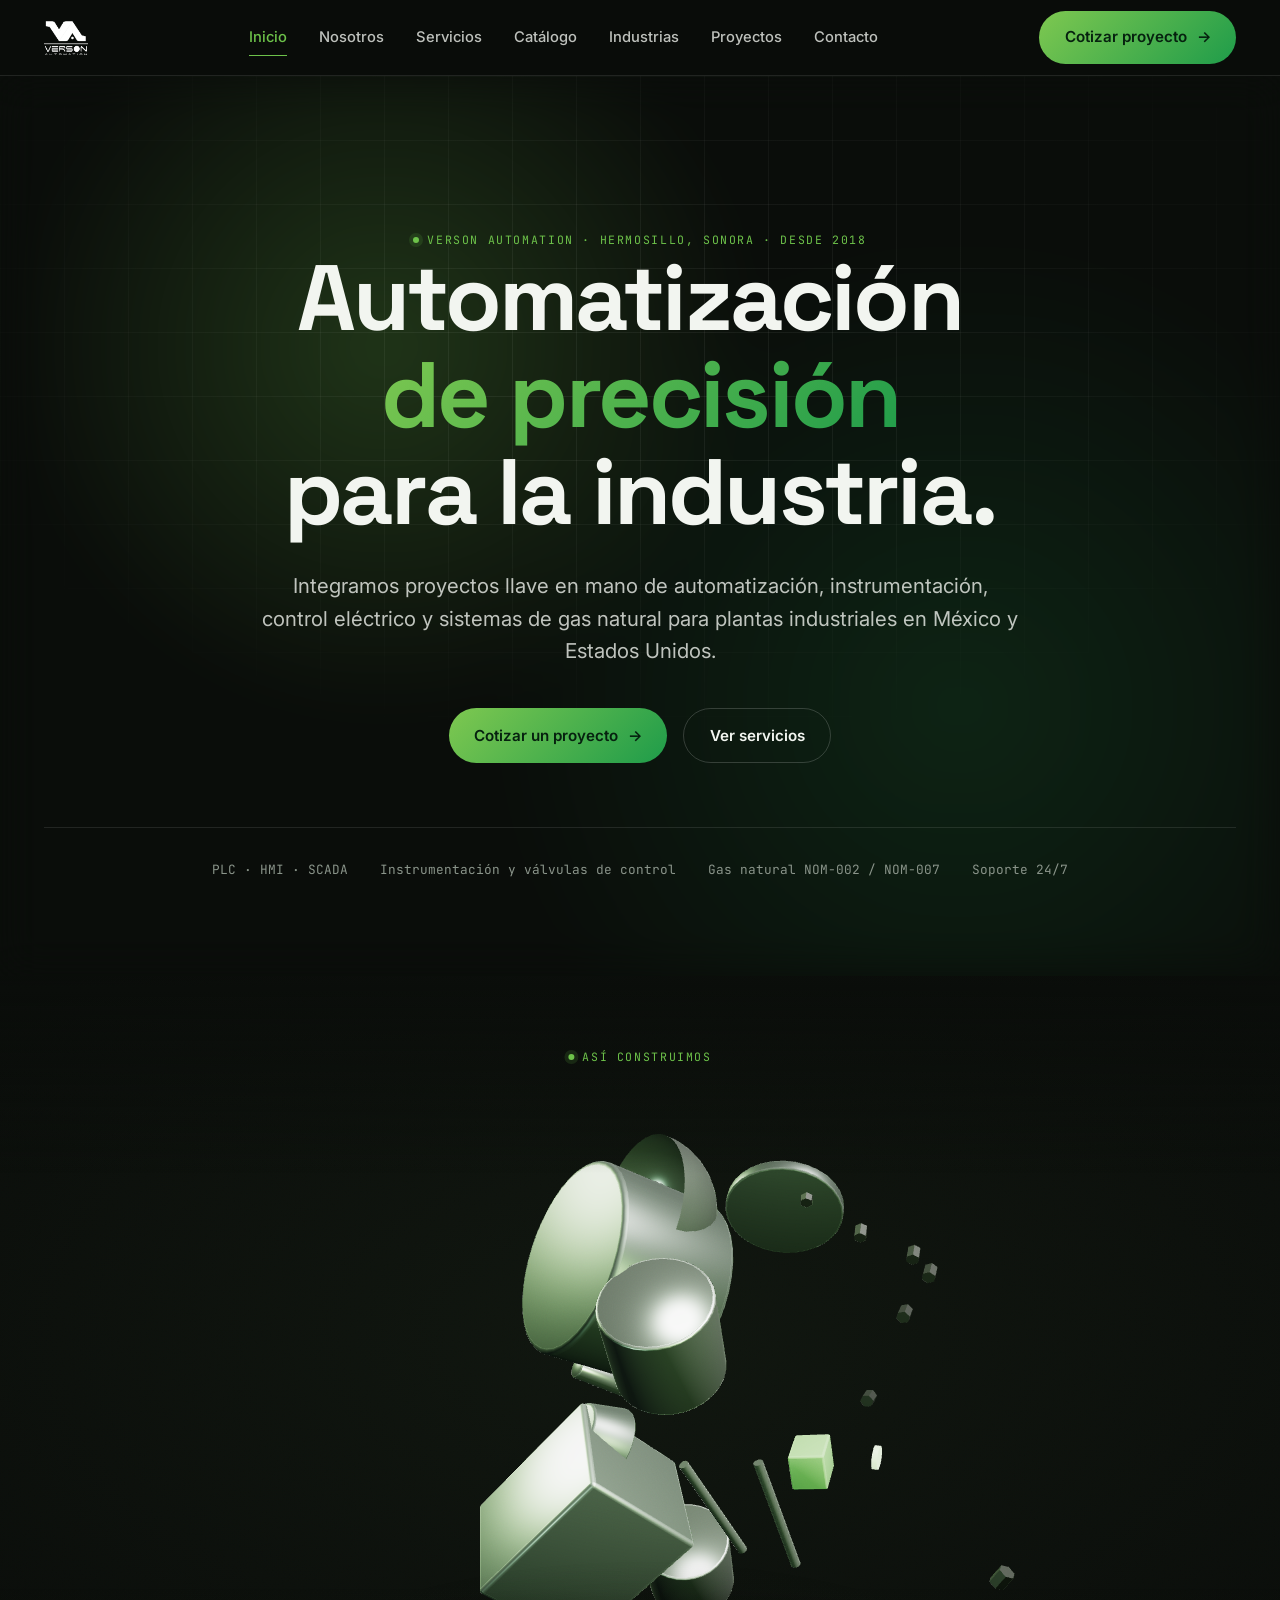
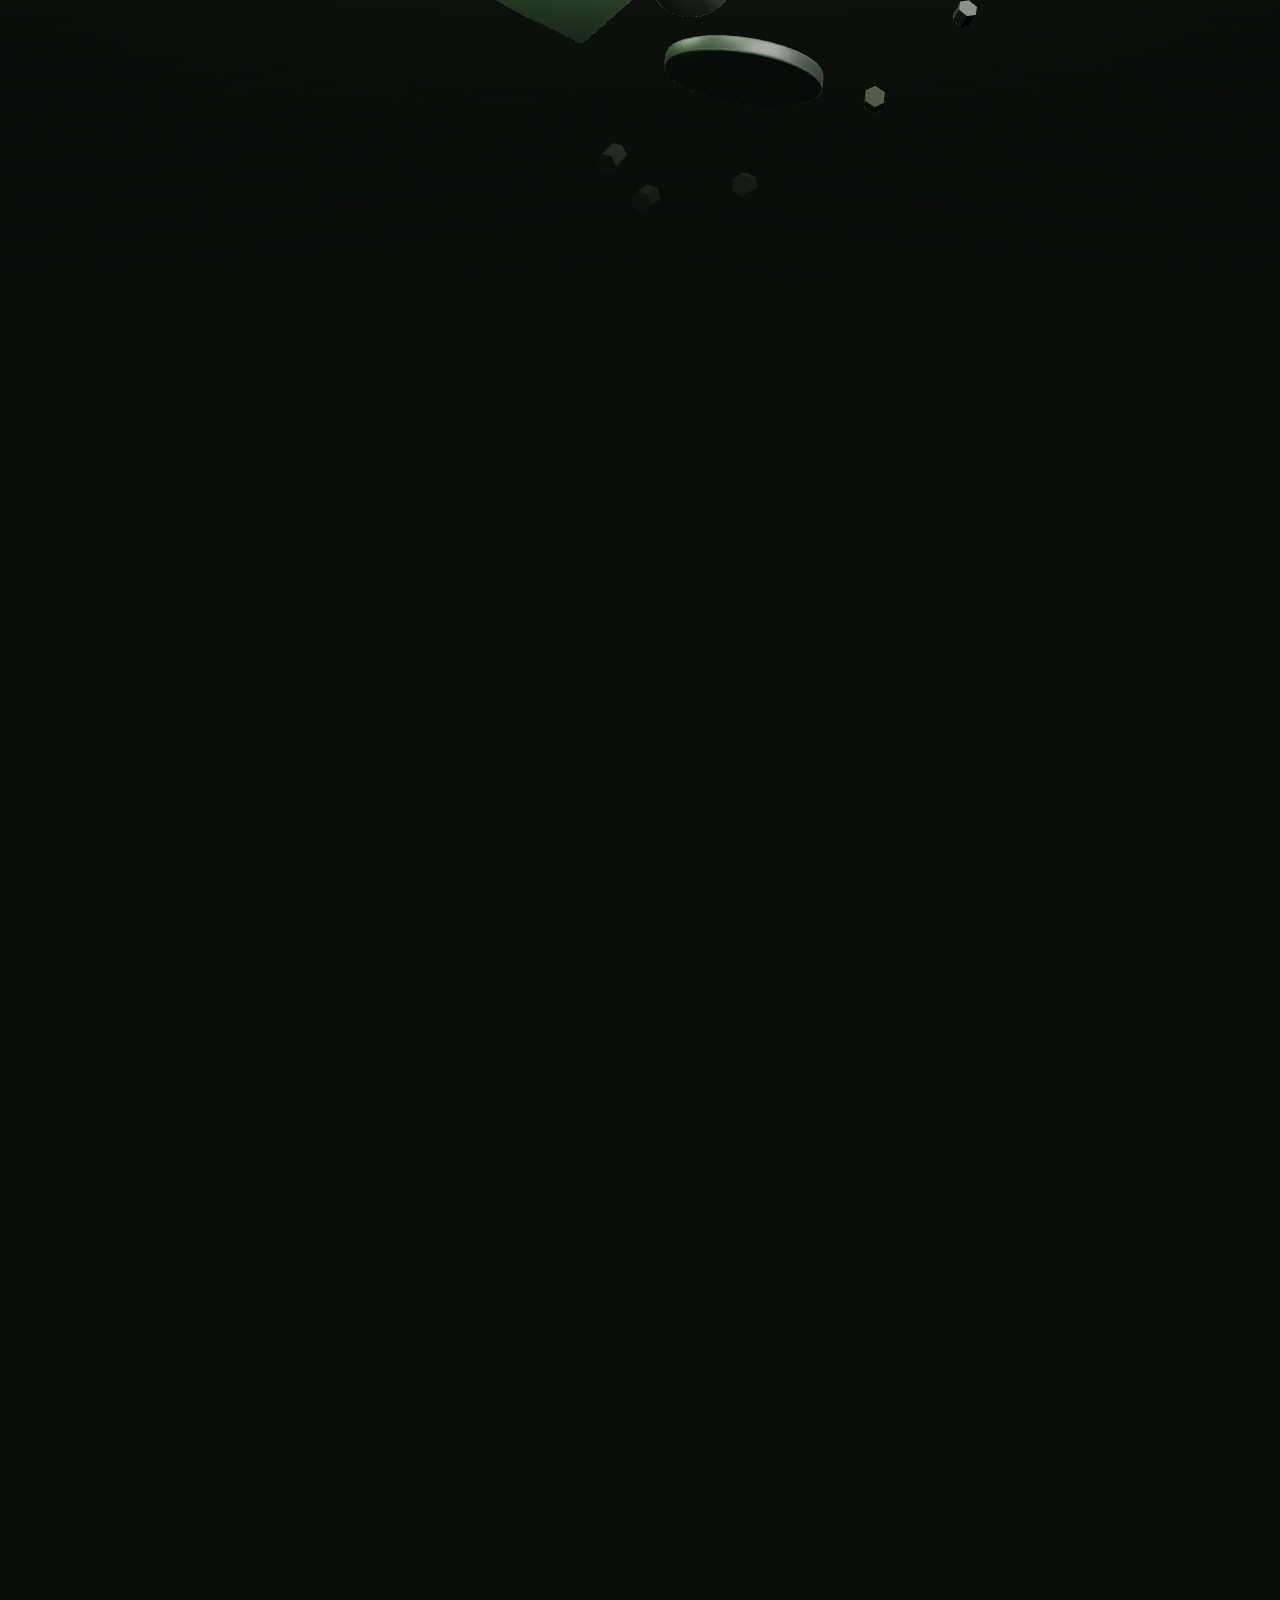
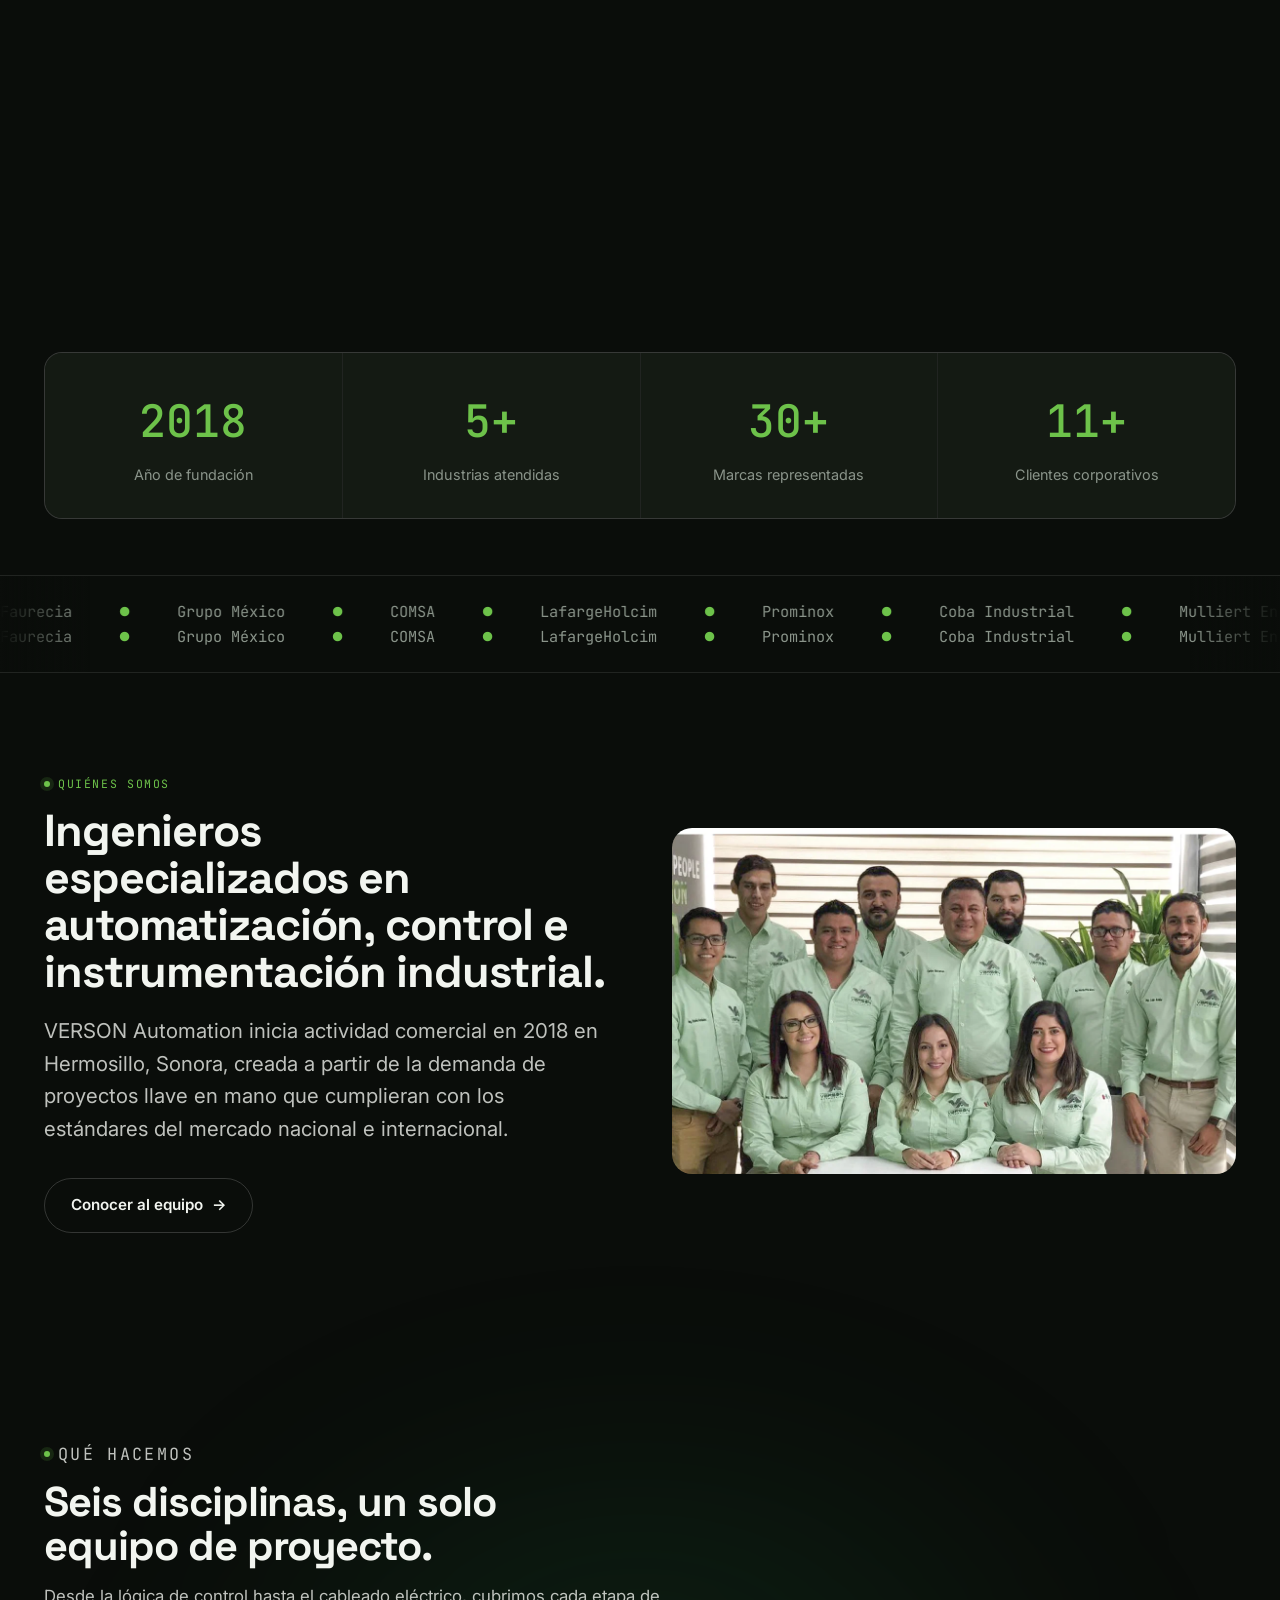
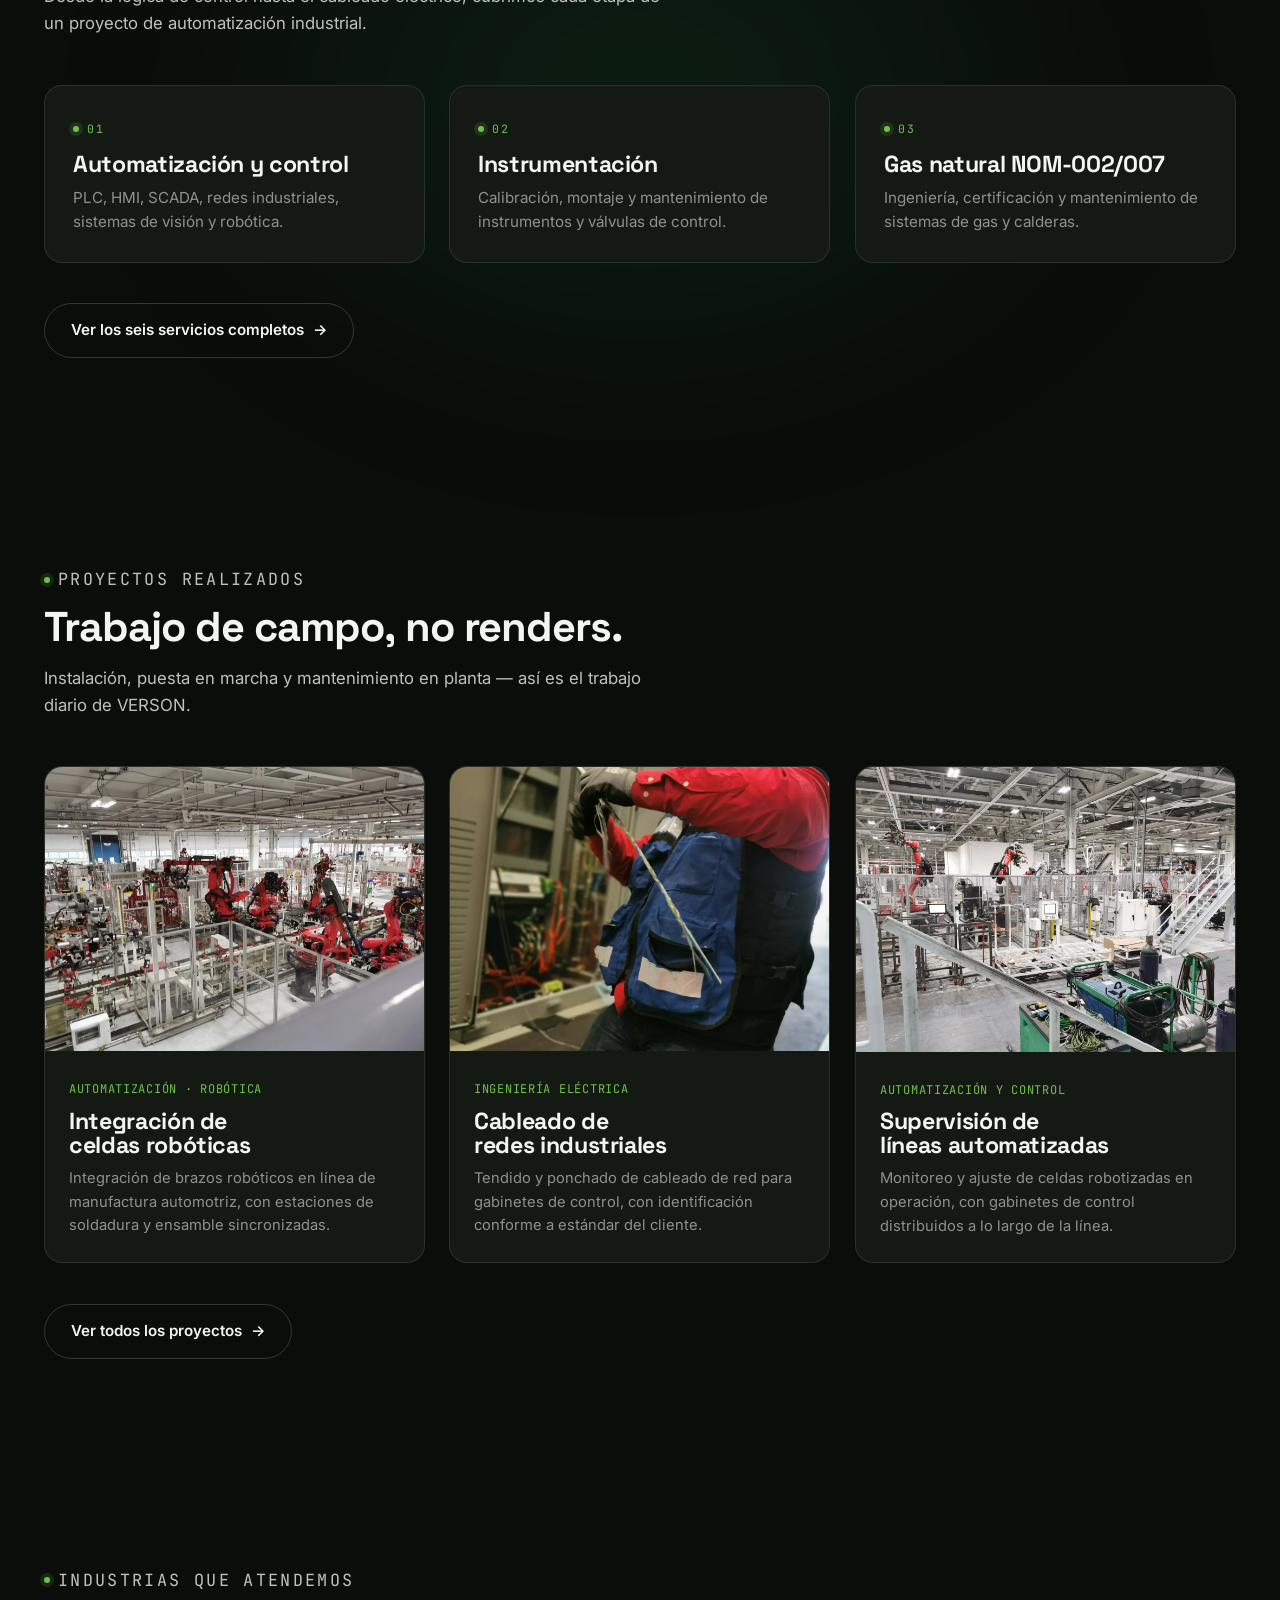
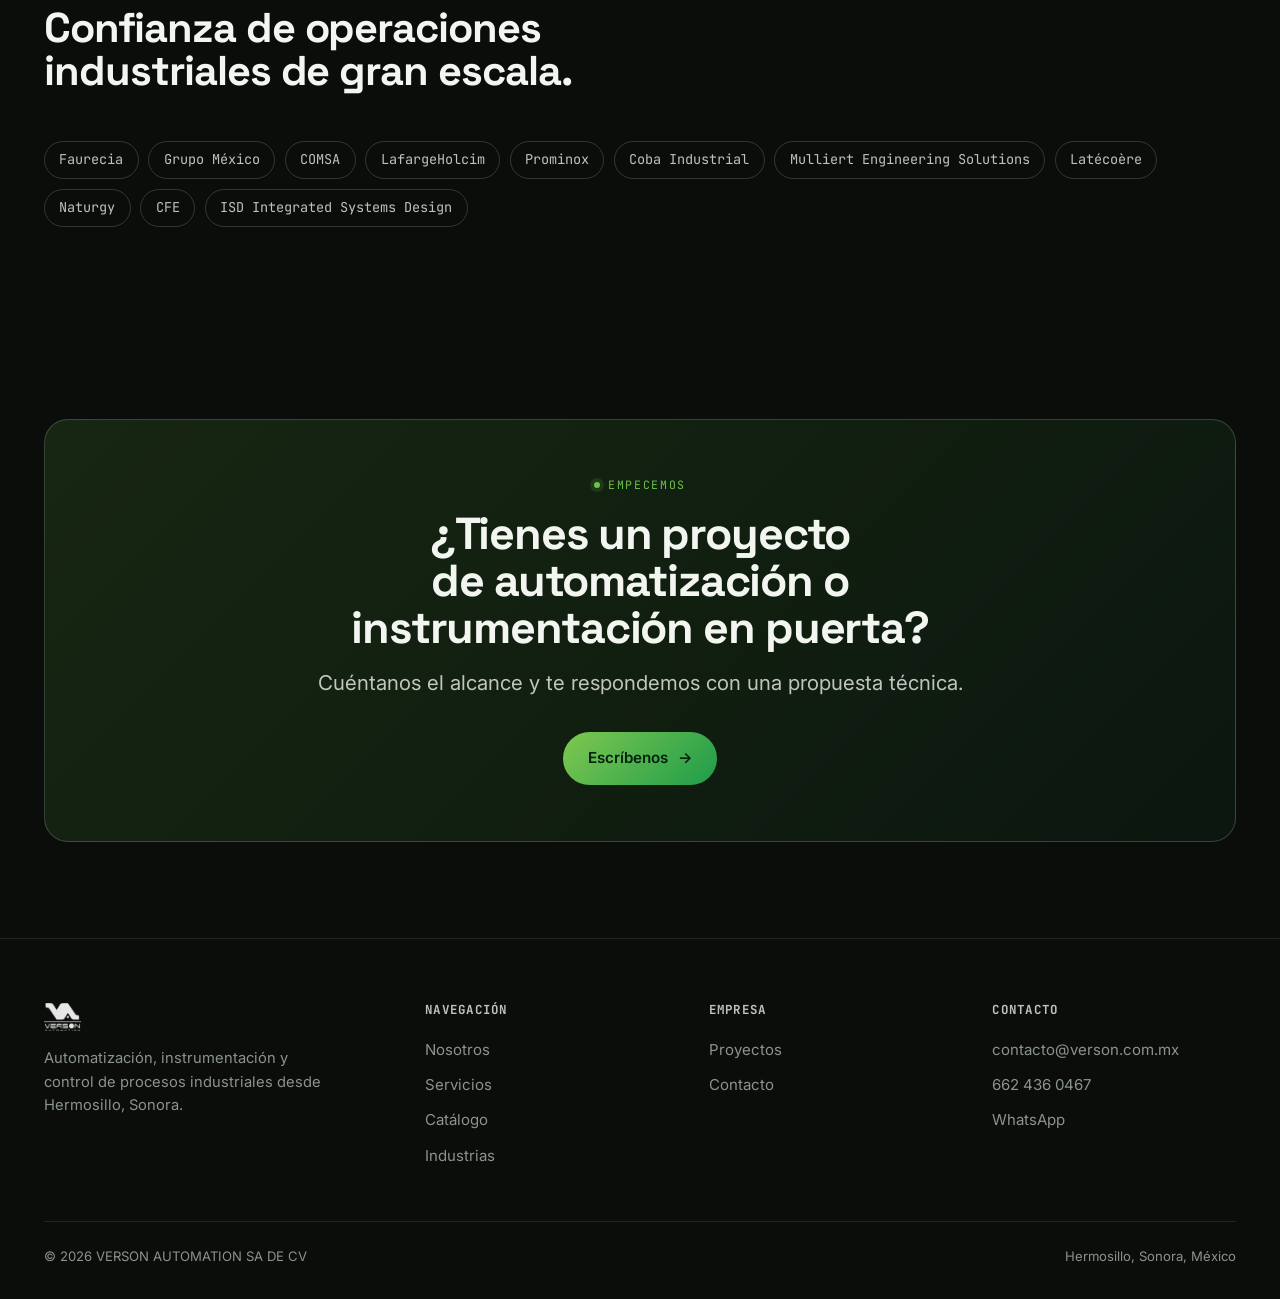
==== index.html @ 83e40c48 "Sitio web VERSON Automation: home, servicios, catálogo, industrias, proyectos, nosotros y contacto I" ====
<!DOCTYPE html>
<html lang="es-MX">
<head>
<meta charset="UTF-8" />
<meta name="viewport" content="width=device-width, initial-scale=1.0" />
<title>VERSON Automation | Automatización, instrumentación y control industrial en Hermosillo, Sonora</title>
<meta name="description" content="VERSON Automation integra proyectos llave en mano de automatización, instrumentación, control eléctrico y sistemas de gas natural para la industria en Hermosillo, Sonora y todo México." />
<link rel="canonical" href="https://www.verson.com.mx/" />

<meta property="og:type" content="website" />
<meta property="og:title" content="VERSON Automation | Automatización industrial en Hermosillo, Sonora" />
<meta property="og:description" content="Proyectos llave en mano de automatización, instrumentación, control eléctrico y sistemas de gas natural para la industria." />
<meta property="og:url" content="https://www.verson.com.mx/" />
<meta property="og:image" content="https://www.verson.com.mx/assets/img/equipo-verson.webp" />
<meta property="og:locale" content="es_MX" />
<meta name="twitter:card" content="summary_large_image" />

<link rel="icon" type="image/png" sizes="32x32" href="assets/img/favicon-32.png" />
<link rel="icon" type="image/png" sizes="16x16" href="assets/img/favicon-16.png" />
<link rel="apple-touch-icon" href="assets/img/favicon-180.png" />

<link rel="preload" as="image" href="assets/img/equipo-verson.webp" fetchpriority="high" />
<link rel="preconnect" href="https://fonts.googleapis.com">
<link rel="preconnect" href="https://fonts.gstatic.com" crossorigin>
<link rel="stylesheet" href="https://fonts.googleapis.com/css2?family=Space+Grotesk:wght@500;600;700&family=Inter:wght@400;500;600;700&family=JetBrains+Mono:wght@400;500&display=swap">
<link rel="stylesheet" href="styles.css?v=20260720f" />

<script type="application/ld+json">
{
  "@context": "https://schema.org",
  "@type": "Organization",
  "name": "VERSON AUTOMATION SA DE CV",
  "alternateName": "VERSON Automation",
  "url": "https://www.verson.com.mx/",
  "logo": "https://www.verson.com.mx/assets/img/logo-verson.webp",
  "foundingDate": "2018",
  "address": {
    "@type": "PostalAddress",
    "streetAddress": "Ave. Lázaro Cárdenas #255",
    "addressLocality": "Hermosillo",
    "addressRegion": "Sonora",
    "postalCode": "83280",
    "addressCountry": "MX"
  },
  "email": "contacto@verson.com.mx",
  "telephone": "+52-662-436-0467",
  "sameAs": [],
  "description": "Integración de proyectos de automatización, instrumentación, control eléctrico y sistemas de gas natural para la industria."
}
</script>
</head>
<body>
<div class="scroll-progress" aria-hidden="true"><span data-scroll-progress></span></div>
<a href="#main" class="skip-link">Saltar al contenido</a>

<header class="nav">
  <div class="container">
    <a href="index.html" class="nav-brand">
      <img src="assets/img/logo-verson.webp" alt="VERSON Automation" />
    </a>
    <nav class="nav-links" aria-label="Principal">
      <a href="index.html" class="is-active">Inicio</a>
      <a href="nosotros.html">Nosotros</a>
      <a href="servicios.html">Servicios</a>
      <a href="catalogo.html">Catálogo</a>
      <a href="industrias.html">Industrias</a>
      <a href="proyectos.html">Proyectos</a>
      <a href="contacto.html">Contacto</a>
    </nav>
    <a href="contacto.html" class="btn btn-primary nav-cta" data-magnetic data-magnetic-strength="0.2">Cotizar proyecto <span class="btn-arrow">→</span></a>
    <button class="nav-toggle" aria-label="Abrir menú" aria-expanded="false">
      <span></span><span></span><span></span>
    </button>
  </div>
</header>

<div class="mobile-menu">
  <a href="index.html">Inicio</a>
  <a href="nosotros.html">Nosotros</a>
  <a href="servicios.html">Servicios</a>
  <a href="catalogo.html">Catálogo</a>
  <a href="industrias.html">Industrias</a>
  <a href="proyectos.html">Proyectos</a>
  <a href="contacto.html">Contacto</a>
  <a href="contacto.html" class="btn btn-primary">Cotizar proyecto →</a>
</div>

<main id="main">

  <section class="hero">
    <div class="hero-gradient"></div>
    <div class="hero-grid-lines"></div>
    <div class="container hero-inner">
      <p class="kicker" style="justify-content:center; display:flex;">VERSON Automation · Hermosillo, Sonora · Desde 2018</p>
      <h1 class="hero-title reveal" data-reveal data-split="words">Automatización <em>de precisión</em><br>para la industria.</h1>
      <p class="lede hero-sub reveal" data-reveal>Integramos proyectos llave en mano de automatización, instrumentación, control eléctrico y sistemas de gas natural para plantas industriales en México y Estados Unidos.</p>
      <div class="hero-actions">
        <a href="contacto.html" class="btn btn-primary" data-magnetic data-magnetic-strength="0.25">Cotizar un proyecto <span class="btn-arrow">→</span></a>
        <a href="servicios.html" class="btn btn-ghost">Ver servicios</a>
      </div>
      <div class="hero-meta">
        <span>PLC · HMI · SCADA</span>
        <span>Instrumentación y válvulas de control</span>
        <span>Gas natural NOM-002 / NOM-007</span>
        <span>Soporte 24/7</span>
      </div>
    </div>
  </section>

  <section class="assembly-wrap" data-assembly-wrap>
    <div class="assembly-sticky">
      <div class="assembly-canvas" data-assembly-canvas></div>
      <div class="assembly-grain"></div>
      <div class="assembly-scrim"></div>
      <p class="kicker assembly-kicker">Así construimos</p>
      <div class="assembly-label" data-assembly-label>
        <h2>Cada pieza, en su lugar.</h2>
        <p>Válvulas, actuadores e instrumentación integrados con precisión de ensamble industrial.</p>
      </div>
    </div>
  </section>

  <section class="section section-tight">
    <div class="container">
      <div class="stats-strip" data-stats></div>
    </div>
  </section>

  <div class="marquee">
    <div class="marquee-track" data-marquee></div>
  </div>

  <section class="section">
    <div class="container">
      <div class="split">
        <div>
          <p class="kicker">Quiénes somos</p>
          <h2 style="margin-top:0.75rem;" data-split="words">Ingenieros especializados en automatización, control e instrumentación industrial.</h2>
          <p class="lede" style="margin-top:1.25rem;">VERSON Automation inicia actividad comercial en 2018 en Hermosillo, Sonora, creada a partir de la demanda de proyectos llave en mano que cumplieran con los estándares del mercado nacional e internacional.</p>
          <a href="nosotros.html" class="btn btn-ghost" style="margin-top:2rem;">Conocer al equipo <span class="btn-arrow">→</span></a>
        </div>
        <img src="assets/img/equipo-verson.webp" alt="Equipo de ingenieros de VERSON Automation" loading="lazy" decoding="async" data-reveal class="reveal" />
      </div>
    </div>
  </section>

  <section class="section">
    <div class="section-halo"></div>
    <div class="container">
      <div class="section-head">
        <p class="kicker">Qué hacemos</p>
        <h2 data-split="words">Seis disciplinas, un solo equipo de proyecto.</h2>
        <p>Desde la lógica de control hasta el cableado eléctrico, cubrimos cada etapa de un proyecto de automatización industrial.</p>
      </div>
      <div class="grid-3">
        <div class="card" data-reveal>
          <div class="kicker">01</div>
          <h3 style="margin-top:0.75rem;">Automatización y control</h3>
          <p style="color:var(--mute); margin-top:0.6rem; font-size:0.95rem;">PLC, HMI, SCADA, redes industriales, sistemas de visión y robótica.</p>
        </div>
        <div class="card" data-reveal>
          <div class="kicker">02</div>
          <h3 style="margin-top:0.75rem;">Instrumentación</h3>
          <p style="color:var(--mute); margin-top:0.6rem; font-size:0.95rem;">Calibración, montaje y mantenimiento de instrumentos y válvulas de control.</p>
        </div>
        <div class="card" data-reveal>
          <div class="kicker">03</div>
          <h3 style="margin-top:0.75rem;">Gas natural NOM-002/007</h3>
          <p style="color:var(--mute); margin-top:0.6rem; font-size:0.95rem;">Ingeniería, certificación y mantenimiento de sistemas de gas y calderas.</p>
        </div>
      </div>
      <a href="servicios.html" class="btn btn-ghost" style="margin-top:2.5rem;">Ver los seis servicios completos <span class="btn-arrow">→</span></a>
    </div>
  </section>

  <section class="section">
    <div class="container">
      <div class="section-head">
        <p class="kicker">Proyectos realizados</p>
        <h2 data-split="words">Trabajo de campo, no renders.</h2>
        <p>Instalación, puesta en marcha y mantenimiento en planta — así es el trabajo diario de VERSON.</p>
      </div>
      <div class="grid-3" data-projects data-limit="3"></div>
      <a href="proyectos.html" class="btn btn-ghost" style="margin-top:2.5rem;">Ver todos los proyectos <span class="btn-arrow">→</span></a>
    </div>
  </section>

  <section class="section">
    <div class="container">
      <div class="section-head">
        <p class="kicker">Industrias que atendemos</p>
        <h2 data-split="words">Confianza de operaciones industriales de gran escala.</h2>
      </div>
      <div data-clients></div>
    </div>
  </section>

  <section class="section">
    <div class="container">
      <div class="cta-band" data-reveal>
        <p class="kicker" style="justify-content:center;display:flex;">Empecemos</p>
        <h2 style="margin-top:1rem;">¿Tienes un proyecto de automatización o instrumentación en puerta?</h2>
        <p class="lede" style="margin:1rem auto 0;text-align:center;">Cuéntanos el alcance y te respondemos con una propuesta técnica.</p>
        <a href="contacto.html" class="btn btn-primary">Escríbenos <span class="btn-arrow">→</span></a>
      </div>
    </div>
  </section>

</main>

<footer class="footer">
  <div class="container">
    <div class="footer-grid">
      <div>
        <div class="footer-brand">
          <img src="assets/img/logo-verson.webp" alt="VERSON Automation" />
        </div>
        <p style="max-width:32ch;font-size:0.92rem;">Automatización, instrumentación y control de procesos industriales desde Hermosillo, Sonora.</p>
      </div>
      <div>
        <h4>Navegación</h4>
        <a href="nosotros.html">Nosotros</a>
        <a href="servicios.html">Servicios</a>
        <a href="catalogo.html">Catálogo</a>
        <a href="industrias.html">Industrias</a>
      </div>
      <div>
        <h4>Empresa</h4>
        <a href="proyectos.html">Proyectos</a>
        <a href="contacto.html">Contacto</a>
      </div>
      <div>
        <h4>Contacto</h4>
        <a href="mailto:contacto@verson.com.mx">contacto@verson.com.mx</a>
        <a href="tel:+526624360467">662 436 0467</a>
        <a href="https://wa.me/526341081686" target="_blank" rel="noopener">WhatsApp</a>
      </div>
    </div>
    <div class="footer-bottom">
      <span>© <span data-year></span> VERSON AUTOMATION SA DE CV</span>
      <span>Hermosillo, Sonora, México</span>
    </div>
  </div>
</footer>

<script defer src="lib/gsap.min.js"></script>
<script defer src="lib/ScrollTrigger.min.js"></script>
<script defer src="lib/three.min.js"></script>
<script defer src="lib/GLTFLoader.js"></script>
<script defer src="lib/three-scene.js?v=20260720e"></script>
<script defer src="lib/manifest.js?v=20260721"></script>
<script defer src="main.js?v=20260721"></script>
</body>
</html>
---- styles.css ----
/* =============================================================
   1. Tokens
   ============================================================= */
:root {
  --bg:        #0a0d0a;
  --bg-2:      #10140f;
  --bg-card:   #141a13;
  --bg-card-2: #1a2118;
  --ink:       #f2f5f0;
  --ink-soft:  rgba(242,245,240,0.78);
  --mute:      #8a948a;
  --line:      rgba(242,245,240,0.10);
  --line-strong: rgba(242,245,240,0.18);

  --lima:      #7ec850;
  --esmeralda: #1f9c4a;
  --accent:    #6dc24a;
  --accent-2:  #1f9c4a;
  --accent-soft: rgba(109,194,74,0.14);

  --gradient-1: #6dc24a;
  --gradient-2: #1f9c4a;
  --gradient-3: #164a2e;
  --gradient-4: #0a0d0a;

  --font-display: "Space Grotesk", "Inter", sans-serif;
  --font-body: "Inter", sans-serif;
  --font-mono: "JetBrains Mono", ui-monospace, monospace;

  --ease-out:  cubic-bezier(0.16, 1, 0.3, 1);
  --ease-in:   cubic-bezier(0.7, 0, 0.84, 0);
  --ease-soft: cubic-bezier(0.25, 0.46, 0.45, 0.94);

  --nav-h: 76px;
  --container: 1240px;
}

/* =============================================================
   2. Reset & base
   ============================================================= */
*, *::before, *::after { box-sizing: border-box; margin: 0; }
html {
  -webkit-text-size-adjust: 100%;
  tab-size: 2;
  scroll-behavior: smooth;
  scroll-padding-top: var(--nav-h);
}
body {
  font-family: var(--font-body);
  background: var(--bg);
  color: var(--ink);
  font-size: 16px;
  line-height: 1.6;
  -webkit-font-smoothing: antialiased;
  text-rendering: optimizeLegibility;
  overflow-x: clip;
  overscroll-behavior-y: none;
}
img, svg, video { display: block; max-width: 100%; }
img { height: auto; }
button { font: inherit; color: inherit; cursor: pointer; border: 0; background: none; }
a { color: inherit; text-decoration: none; }
ul { list-style: none; padding: 0; }
p { text-wrap: pretty; }
h1, h2, h3, h4 { text-wrap: balance; line-height: 1.05; letter-spacing: -0.02em; font-family: var(--font-display); }
::selection { background: var(--accent); color: #06210f; }

:focus-visible {
  outline: 2px solid var(--accent);
  outline-offset: 3px;
  border-radius: 4px;
}

@media (prefers-reduced-motion: reduce) {
  html { scroll-behavior: auto; }
}

/* =============================================================
   3. Utilities
   ============================================================= */
.container {
  width: 100%;
  max-width: var(--container);
  margin-inline: auto;
  padding-inline: 1.5rem;
}
.skip-link {
  position: fixed; top: -100px; left: 1rem;
  padding: .6rem 1rem; background: var(--ink); color: var(--bg);
  z-index: 9999; border-radius: 8px; font-weight: 600;
}
.skip-link:focus { top: 1rem; }

.kicker {
  font-family: var(--font-mono);
  font-size: 0.72rem;
  letter-spacing: 0.14em;
  text-transform: uppercase;
  color: var(--accent);
  display: inline-flex;
  align-items: center;
  gap: 0.5rem;
}
.kicker::before {
  content: "";
  width: 6px; height: 6px;
  border-radius: 50%;
  background: var(--accent);
  box-shadow: 0 0 0 4px var(--accent-soft);
}

.section { position: relative; padding: 6rem 0; }
.section-tight { padding: 3.5rem 0; }
.section-head { max-width: 640px; margin-bottom: 3rem; }
.section-head h2 { font-size: clamp(1.8rem, 3.4vw, 2.6rem); margin-top: 0.75rem; }
.section-head p { color: var(--ink-soft); margin-top: 1rem; font-size: 1.05rem; }

.reveal { opacity: 0; transform: translateY(28px); transition: opacity .8s var(--ease-out), transform .8s var(--ease-out); }
.reveal.is-visible { opacity: 1; transform: none; }
.reveal[data-split] { opacity: 1; transform: none; }

.eyebrow-line {
  height: 1px;
  background: linear-gradient(90deg, var(--accent), transparent);
  margin: 1.5rem 0;
}

/* =============================================================
   4. Typography
   ============================================================= */
h1 { font-size: clamp(2.8rem, 7.6vw, 5.8rem); letter-spacing: -0.03em; }
h2 { font-size: clamp(1.9rem, 3.6vw, 2.8rem); letter-spacing: -0.025em; }
h3 { font-size: clamp(1.2rem, 1.9vw, 1.45rem); letter-spacing: -0.015em; }

.section-num-ghost {
  position: absolute;
  top: -0.5em;
  right: 0;
  font-family: var(--font-mono);
  font-size: clamp(5rem, 12vw, 9rem);
  font-weight: 500;
  color: transparent;
  -webkit-text-stroke: 1px var(--line-strong);
  line-height: 1;
  pointer-events: none;
  z-index: 0;
  user-select: none;
}
.lede { font-size: clamp(1.05rem, 1.6vw, 1.3rem); color: var(--ink-soft); max-width: 62ch; }

/* =============================================================
   5. Components
   ============================================================= */

/* --- Buttons --- */
.btn {
  display: inline-flex; align-items: center; gap: 0.6rem;
  padding: 0.9rem 1.6rem;
  border-radius: 999px;
  font-weight: 600;
  font-size: 0.95rem;
  transition: transform .35s var(--ease-out), background .35s var(--ease-out), color .35s var(--ease-out), border-color .35s var(--ease-out);
  white-space: nowrap;
}
.btn-primary {
  background: linear-gradient(135deg, var(--lima), var(--esmeralda));
  color: #06210f;
}
.btn-primary:hover { transform: translateY(-2px); filter: brightness(1.08); }
.btn-ghost {
  border: 1px solid var(--line-strong);
  color: var(--ink);
}
.btn-ghost:hover { border-color: var(--accent); color: var(--accent); transform: translateY(-2px); }
.btn-arrow { transition: transform .3s var(--ease-out); }
.btn:hover .btn-arrow { transform: translateX(3px); }

/* --- Nav --- */
.nav {
  position: sticky; top: 0; z-index: 100;
  height: var(--nav-h);
  display: flex; align-items: center;
  background: rgba(10,13,10,0.72);
  backdrop-filter: blur(14px) saturate(140%);
  -webkit-backdrop-filter: blur(14px) saturate(140%);
  border-bottom: 1px solid var(--line);
}
.nav .container { display: flex; align-items: center; justify-content: space-between; gap: 1rem; }
.nav-brand { display: flex; align-items: center; gap: 0.65rem; }
.nav-brand img { height: 34px; width: auto; filter: brightness(0) invert(1); }
.nav-brand span { font-family: var(--font-mono); font-size: 0.82rem; letter-spacing: 0.08em; color: var(--ink-soft); }
.nav-links { display: none; align-items: center; gap: 2rem; }
.nav-links a {
  font-size: 0.92rem; font-weight: 500; color: var(--ink-soft);
  position: relative; padding: 0.3rem 0;
}
.nav-links a::after {
  content: ""; position: absolute; left: 0; bottom: -2px;
  width: 0; height: 1px; background: var(--accent);
  transition: width .3s var(--ease-out);
}
.nav-links a:hover { color: var(--ink); }
.nav-links a:hover::after, .nav-links a.is-active::after { width: 100%; }
.nav-links a.is-active { color: var(--accent); }
.nav-cta { display: none; }
.nav-toggle {
  display: flex; flex-direction: column; gap: 5px;
  padding: 0.5rem;
}
.nav-toggle span { width: 22px; height: 2px; background: var(--ink); transition: transform .3s var(--ease-out), opacity .3s var(--ease-out); }
.nav-toggle.is-open span:nth-child(1) { transform: translateY(7px) rotate(45deg); }
.nav-toggle.is-open span:nth-child(2) { opacity: 0; }
.nav-toggle.is-open span:nth-child(3) { transform: translateY(-7px) rotate(-45deg); }

.mobile-menu {
  position: fixed; inset: var(--nav-h) 0 0 0; z-index: 99;
  background: var(--bg);
  display: flex; flex-direction: column; gap: 0;
  padding: 1rem 1.5rem 2rem;
  transform: translateY(-8px);
  opacity: 0;
  pointer-events: none;
  transition: opacity .35s var(--ease-out), transform .35s var(--ease-out);
  overflow-y: auto;
}
.mobile-menu.is-open { opacity: 1; transform: none; pointer-events: auto; }
.mobile-menu a {
  padding: 1.1rem 0;
  border-bottom: 1px solid var(--line);
  font-size: 1.15rem; font-weight: 600;
}
.mobile-menu .btn { margin-top: 1.5rem; align-self: flex-start; }

@media (min-width: 960px) {
  .nav-links { display: flex; }
  .nav-cta { display: inline-flex; }
  .nav-toggle { display: none; }
  .mobile-menu { display: none; }
}

/* --- Cards --- */
.card {
  background: var(--bg-card);
  border: 1px solid var(--line);
  border-radius: 18px;
  padding: 1.75rem;
  transition: transform .4s var(--ease-out), border-color .4s var(--ease-out), background .4s var(--ease-out);
}
.card:hover { transform: translateY(-4px); border-color: var(--line-strong); background: var(--bg-card-2); }

.stat-card .stat-value {
  font-family: var(--font-mono);
  font-size: clamp(2rem, 4vw, 2.8rem);
  font-weight: 500;
  color: var(--accent);
}
.stat-card .stat-label { color: var(--mute); font-size: 0.9rem; margin-top: 0.4rem; }

/* --- Service rows (accordion) --- */
.service-row {
  border-top: 1px solid var(--line);
  padding: 1.75rem 0;
}
.service-row:last-child { border-bottom: 1px solid var(--line); }
.service-row-head {
  display: flex; align-items: baseline; gap: 1.25rem;
  cursor: pointer;
  width: 100%;
  text-align: left;
}
.service-row-num { font-family: var(--font-mono); color: var(--mute); font-size: 0.95rem; flex-shrink: 0; }
.service-row-title { flex: 1; font-family: var(--font-display); font-size: clamp(1.1rem, 2.2vw, 1.5rem); font-weight: 600; }
.service-row-summary { color: var(--mute); font-size: 0.92rem; display: none; }
.service-row-plus {
  font-family: var(--font-mono); font-size: 1.4rem; color: var(--accent);
  transition: transform .35s var(--ease-out);
  flex-shrink: 0;
}
.service-row.is-open .service-row-plus { transform: rotate(45deg); }
.service-row-body {
  overflow: hidden;
  max-height: 0;
  transition: max-height .5s var(--ease-out);
}
.service-row.is-open .service-row-body { max-height: 700px; }
.service-row-list {
  padding: 1.5rem 0 0.5rem 2.4rem;
  display: grid;
  gap: 0.65rem;
}
.service-row-list li {
  color: var(--ink-soft);
  font-size: 0.98rem;
  position: relative;
  padding-left: 1.2rem;
}
.service-row-list li::before {
  content: "→";
  position: absolute; left: 0; color: var(--accent);
  font-family: var(--font-mono);
}
@media (min-width: 720px) {
  .service-row-summary { display: block; }
}

/* --- Badge / tag chips --- */
.chip {
  display: inline-flex;
  padding: 0.45rem 0.9rem;
  border: 1px solid var(--line-strong);
  border-radius: 999px;
  font-size: 0.85rem;
  color: var(--ink-soft);
  font-family: var(--font-mono);
}
.chip-row { display: flex; flex-wrap: wrap; gap: 0.6rem; }

/* --- Project / catalog cards --- */
.project-card { overflow: hidden; padding: 0; }
.project-card img { aspect-ratio: 4/3; object-fit: cover; width: 100%; transition: transform .6s var(--ease-out); }
.project-card:hover img { transform: scale(1.06); }
.project-card-body { padding: 1.5rem; }
.project-card-cat { font-family: var(--font-mono); font-size: 0.75rem; color: var(--accent); text-transform: uppercase; letter-spacing: 0.06em; }
.project-card-body h3 { margin-top: 0.5rem; }
.project-card-body p { color: var(--mute); font-size: 0.92rem; margin-top: 0.6rem; }

.catalog-card ul { margin-top: 1rem; display: grid; gap: 0.55rem; }
.catalog-card li { color: var(--ink-soft); font-size: 0.92rem; padding-left: 1.1rem; position: relative; }
.catalog-card li::before { content: "·"; position: absolute; left: 0; color: var(--accent); font-weight: 700; }

.industry-card .num { font-family: var(--font-mono); color: var(--mute); font-size: 0.85rem; }

/* --- Footer --- */
.footer {
  border-top: 1px solid var(--line);
  padding: 4rem 0 2rem;
  color: var(--mute);
}
.footer-grid {
  display: grid; gap: 2.5rem;
  grid-template-columns: 1fr;
}
.footer-brand { display: flex; align-items: center; gap: 0.6rem; margin-bottom: 1rem; }
.footer-brand img { height: 28px; filter: brightness(0) invert(1); opacity: 0.9; }
.footer h4 { font-family: var(--font-mono); font-size: 0.78rem; text-transform: uppercase; letter-spacing: 0.1em; color: var(--ink-soft); margin-bottom: 1rem; }
.footer a { display: block; padding: 0.35rem 0; font-size: 0.94rem; }
.footer a:hover { color: var(--accent); }
.footer-bottom {
  margin-top: 3rem; padding-top: 1.5rem;
  border-top: 1px solid var(--line);
  display: flex; flex-wrap: wrap; gap: 1rem; justify-content: space-between;
  font-size: 0.82rem;
}
@media (min-width: 720px) {
  .footer-grid { grid-template-columns: 1.4fr 1fr 1fr 1fr; }
}

/* =============================================================
   6. Sections
   ============================================================= */

/* --- Hero --- */
.hero {
  position: relative;
  min-height: 100svh;
  display: flex; flex-direction: column; justify-content: center;
  padding-top: var(--nav-h);
  overflow: clip;
}
.hero-gradient {
  position: absolute; inset: 0; z-index: -1;
  background:
    radial-gradient(circle 620px at var(--mx, 30%) var(--my, 30%), rgba(109,194,74,0.22) 0%, transparent 60%),
    radial-gradient(circle 780px at var(--mx2, 75%) var(--my2, 70%), rgba(31,156,74,0.16) 0%, transparent 60%),
    var(--bg);
  filter: blur(20px);
  transition: background 0.4s ease;
}
.hero-grid-lines {
  position: absolute; inset: 0; z-index: -1;
  background-image:
    linear-gradient(var(--line) 1px, transparent 1px),
    linear-gradient(90deg, var(--line) 1px, transparent 1px);
  background-size: 64px 64px;
  mask-image: radial-gradient(ellipse 80% 60% at 50% 30%, black 20%, transparent 75%);
  opacity: 0.6;
}
.hero-inner { padding-block: 2rem 3rem; }
.hero-title {
  max-width: 15ch;
  margin-inline: auto;
  text-align: center;
}
.hero-title em {
  font-style: normal;
  background: linear-gradient(135deg, var(--lima), var(--esmeralda));
  -webkit-background-clip: text; background-clip: text; color: transparent;
}
.hero-sub { text-align: center; margin: 1.75rem auto 0; }
.hero-actions { display: flex; flex-wrap: wrap; justify-content: center; gap: 1rem; margin-top: 2.5rem; }
.hero-meta {
  display: flex; justify-content: center; gap: 2rem; flex-wrap: wrap;
  margin-top: 4rem; padding-top: 2rem; border-top: 1px solid var(--line);
  font-family: var(--font-mono); font-size: 0.8rem; color: var(--mute);
}

/* --- Stats strip --- */
.stats-strip {
  display: grid; grid-template-columns: repeat(2,1fr); gap: 1px;
  background: var(--line);
  border: 1px solid var(--line);
  border-radius: 18px;
  overflow: hidden;
}
.stats-strip .stat-card { background: var(--bg-card); border: 0; border-radius: 0; text-align: center; padding: 2rem 1rem; }
@media (min-width: 720px) { .stats-strip { grid-template-columns: repeat(4,1fr); } }

/* --- Grids --- */
.grid-2 { display: grid; gap: 1.5rem; grid-template-columns: 1fr; }
.grid-3 { display: grid; gap: 1.5rem; grid-template-columns: 1fr; }
.grid-4 { display: grid; gap: 1.25rem; grid-template-columns: 1fr; }
@media (min-width: 720px) {
  .grid-2 { grid-template-columns: repeat(2,1fr); }
  .grid-3 { grid-template-columns: repeat(2,1fr); }
  .grid-4 { grid-template-columns: repeat(2,1fr); }
}
@media (min-width: 1024px) {
  .grid-3 { grid-template-columns: repeat(3,1fr); }
  .grid-4 { grid-template-columns: repeat(4,1fr); }
}

/* --- Manifesto / about split --- */
.split {
  display: grid; gap: 2.5rem;
  grid-template-columns: 1fr;
  align-items: center;
}
@media (min-width: 960px) { .split { grid-template-columns: 1fr 1fr; gap: 4rem; } }
.split img { border-radius: 20px; width: 100%; object-fit: cover; }

/* --- Section halo decoration --- */
.section-halo {
  position: absolute; inset: -20% -10% -20% -10%; z-index: -1;
  background: radial-gradient(45% 45% at 50% 50%, rgba(31,156,74,0.14), transparent 72%);
  filter: blur(90px);
  pointer-events: none;
}

/* --- CTA band --- */
.cta-band {
  border-radius: 24px;
  background: linear-gradient(135deg, rgba(109,194,74,0.14), rgba(31,156,74,0.08));
  border: 1px solid var(--line-strong);
  padding: 3.5rem 2rem;
  text-align: center;
}
.cta-band h2 { max-width: 22ch; margin-inline: auto; }
.cta-band .btn-primary { margin-top: 2rem; }

/* --- 3D assembly showcase --- */
.assembly-wrap {
  position: relative;
  height: 280vh;
}
.assembly-sticky {
  position: sticky;
  top: 0;
  height: 100svh;
  overflow: clip;
  display: flex;
  align-items: center;
  justify-content: center;
  background: radial-gradient(ellipse 90% 70% at 50% 40%, #10160f 0%, var(--bg) 75%);
}
.assembly-canvas {
  position: absolute; inset: 0;
}
.assembly-canvas canvas { width: 100% !important; height: 100% !important; display: block; }
.assembly-scrim {
  position: absolute; inset: 0; z-index: 1; pointer-events: none;
  background:
    linear-gradient(180deg, rgba(10,13,10,0.75) 0%, transparent 22%, transparent 68%, rgba(10,13,10,0.85) 100%),
    radial-gradient(ellipse 60% 50% at 50% 100%, rgba(10,13,10,0.6), transparent 70%);
}
.assembly-grain { position: absolute; inset: 0; z-index: 1; opacity: 0.05; mix-blend-mode: overlay; pointer-events: none;
  background-image: url("data:image/svg+xml;utf8,<svg xmlns='http://www.w3.org/2000/svg' viewBox='0 0 200 200'><filter id='n'><feTurbulence type='fractalNoise' baseFrequency='0.9' numOctaves='3'/></filter><rect width='100%25' height='100%25' filter='url(%23n)'/></svg>");
  background-size: 220px 220px;
}
.assembly-kicker {
  position: absolute; top: 8%; left: 50%; transform: translateX(-50%);
  z-index: 2; text-align: center;
}
.assembly-label {
  position: absolute; bottom: 9%; left: 50%; transform: translateX(-50%) translateY(14px);
  z-index: 2; text-align: center; opacity: 0;
  transition: opacity .1s linear;
  padding-inline: 1.5rem;
}
.assembly-label h2 { font-size: clamp(1.5rem, 3.4vw, 2.3rem); max-width: 20ch; }
.assembly-label p { color: var(--mute); margin-top: 0.75rem; max-width: 42ch; margin-inline: auto; }
@media (max-width: 720px) {
  .assembly-wrap { height: 220vh; }
}

/* --- Page hero (subpages) --- */
.page-hero { padding: calc(var(--nav-h) + 3.5rem) 0 3rem; }
.page-hero h1 { max-width: 18ch; }

/* --- Contact page --- */
.contact-grid { display: grid; gap: 2rem; grid-template-columns: 1fr; }
@media (min-width: 960px) { .contact-grid { grid-template-columns: 1fr 1fr; } }
.contact-item { display: flex; gap: 1rem; padding: 1.25rem 0; border-bottom: 1px solid var(--line); }
.contact-item .label { font-family: var(--font-mono); font-size: 0.78rem; color: var(--mute); text-transform: uppercase; letter-spacing: 0.08em; width: 8rem; flex-shrink: 0; padding-top: 0.15rem; }
.contact-item .value { font-size: 1.05rem; }
.contact-item a:hover { color: var(--accent); }
.map-frame { border-radius: 18px; overflow: hidden; border: 1px solid var(--line); height: 340px; }
.map-frame iframe { width: 100%; height: 100%; border: 0; filter: grayscale(0.3) invert(0.92) contrast(0.9); }

/* =============================================================
   7. Effects
   ============================================================= */
.count-up { font-variant-numeric: tabular-nums; }

@keyframes floatY {
  0%, 100% { transform: translateY(0); }
  50% { transform: translateY(-10px); }
}

/* --- Scroll progress bar --- */
.scroll-progress {
  position: fixed; top: 0; left: 0; right: 0; height: 2px;
  z-index: 200; pointer-events: none;
}
.scroll-progress span {
  display: block; height: 100%;
  background: linear-gradient(90deg, var(--lima), var(--esmeralda));
  transform-origin: 0 0; transform: scaleX(0);
}

/* --- Split-word text reveal --- */
[data-split] .split-word {
  display: inline-block;
  opacity: 0;
  transform: translateY(0.5em);
  transition: opacity .7s var(--ease-out), transform .7s var(--ease-out);
}
[data-split].is-split-visible .split-word { opacity: 1; transform: none; }

/* --- Marquee ticker --- */
.marquee {
  overflow: hidden;
  position: relative;
  border-top: 1px solid var(--line);
  border-bottom: 1px solid var(--line);
  padding-block: 1.4rem;
}
.marquee::before, .marquee::after {
  content: ""; position: absolute; top: 0; bottom: 0; width: 90px; z-index: 2; pointer-events: none;
}
.marquee::before { left: 0; background: linear-gradient(90deg, var(--bg), transparent); }
.marquee::after { right: 0; background: linear-gradient(270deg, var(--bg), transparent); }
.marquee-track {
  display: inline-flex; gap: 3rem; white-space: nowrap; will-change: transform;
  font-family: var(--font-mono); font-size: 0.95rem; color: var(--mute);
  animation: marqueeScroll 32s linear infinite;
}
.marquee-track span { display: inline-flex; align-items: center; gap: 3rem; }
.marquee-track .dot { color: var(--accent); }
@keyframes marqueeScroll {
  from { transform: translateX(0); }
  to { transform: translateX(-50%); }
}

/* --- Tilt cards --- */
.has-tilt {
  --rx: 0deg; --ry: 0deg;
  transform: perspective(900px) rotateX(var(--rx)) rotateY(var(--ry)) translateY(0);
  transition: transform .5s var(--ease-soft), border-color .4s var(--ease-out), background .4s var(--ease-out);
}
.has-tilt:hover { transition-duration: .12s; }

/* --- Magnetic buttons --- */
.has-magnetic { display: inline-flex; position: relative; isolation: isolate; }
.magnetic-inner {
  display: inline-flex; align-items: center; justify-content: center; gap: inherit;
  will-change: transform;
  transition: transform .7s var(--ease-soft);
}

/* =============================================================
   8. Responsive helpers already inline above
   ============================================================= */

/* =============================================================
   9. Reduced motion — only intrusive
   ============================================================= */
@media (prefers-reduced-motion: reduce) {
  .hero-gradient { transition: none; }
}
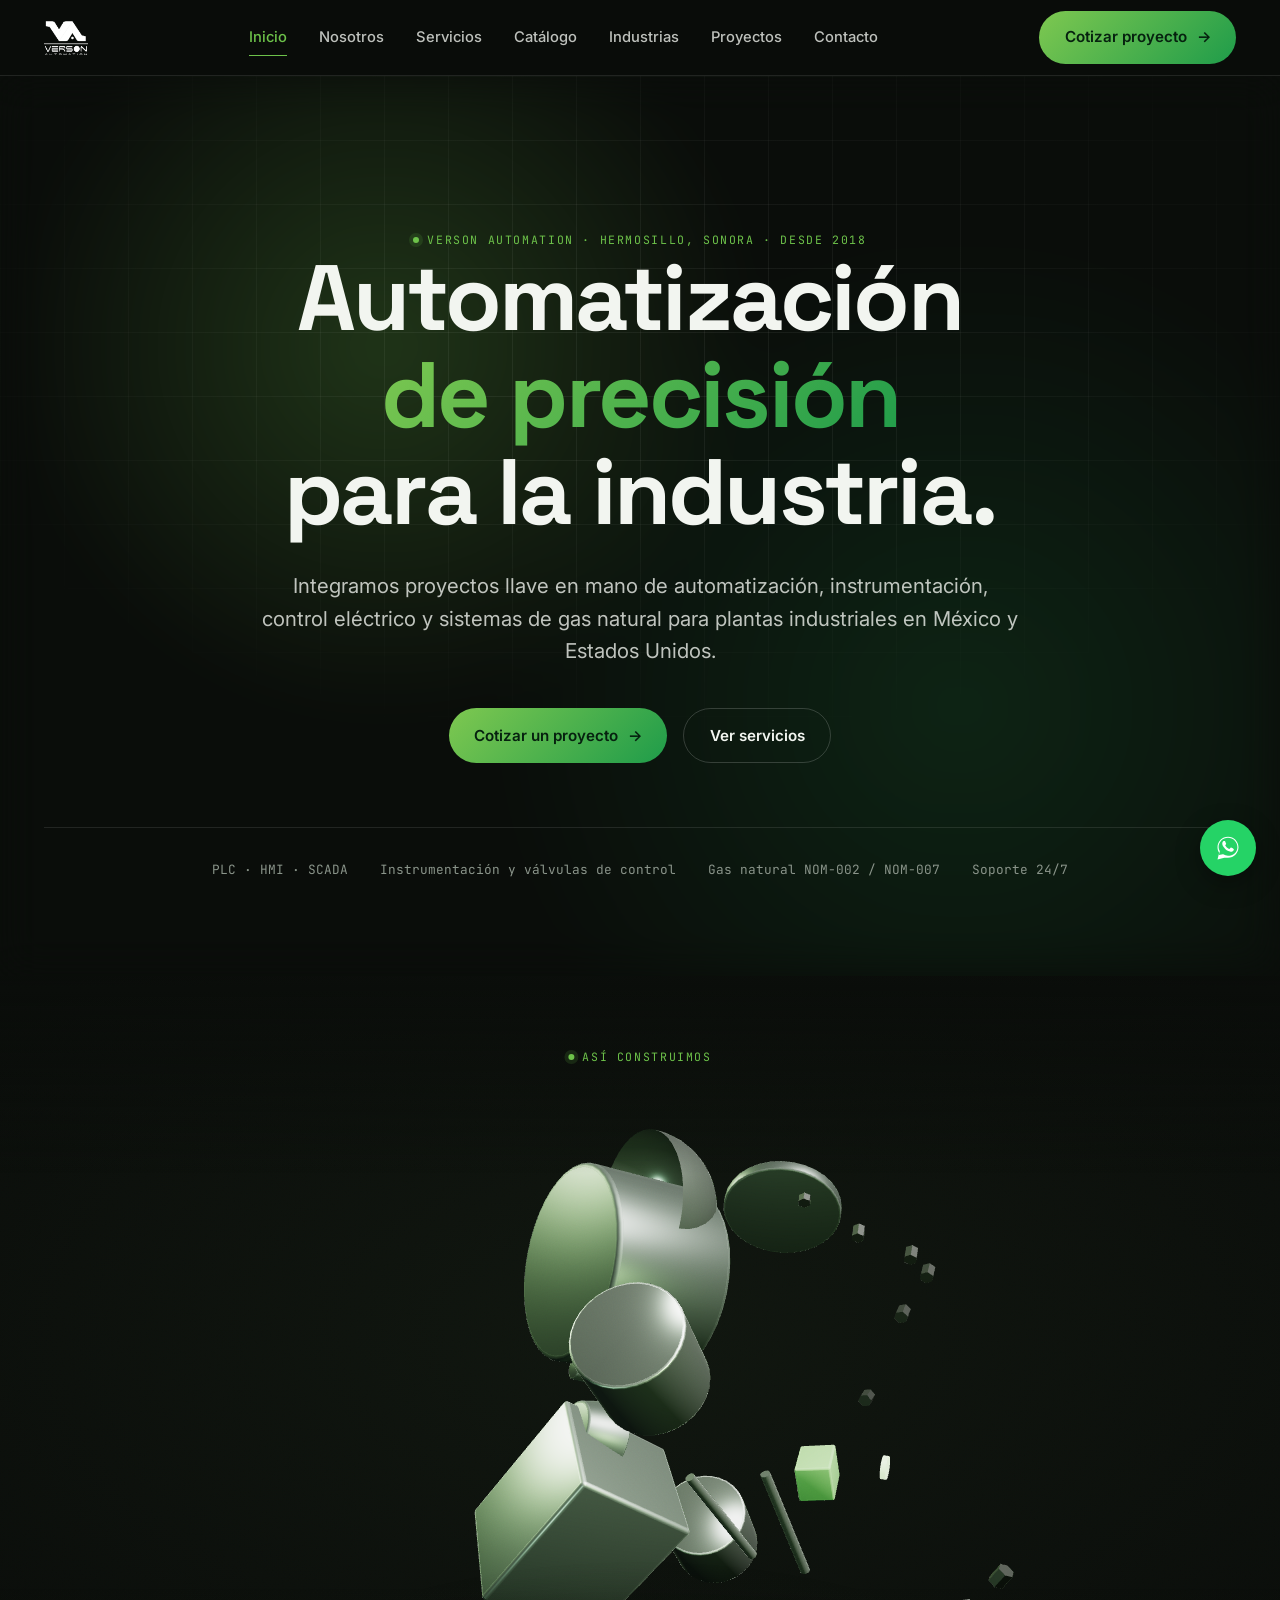
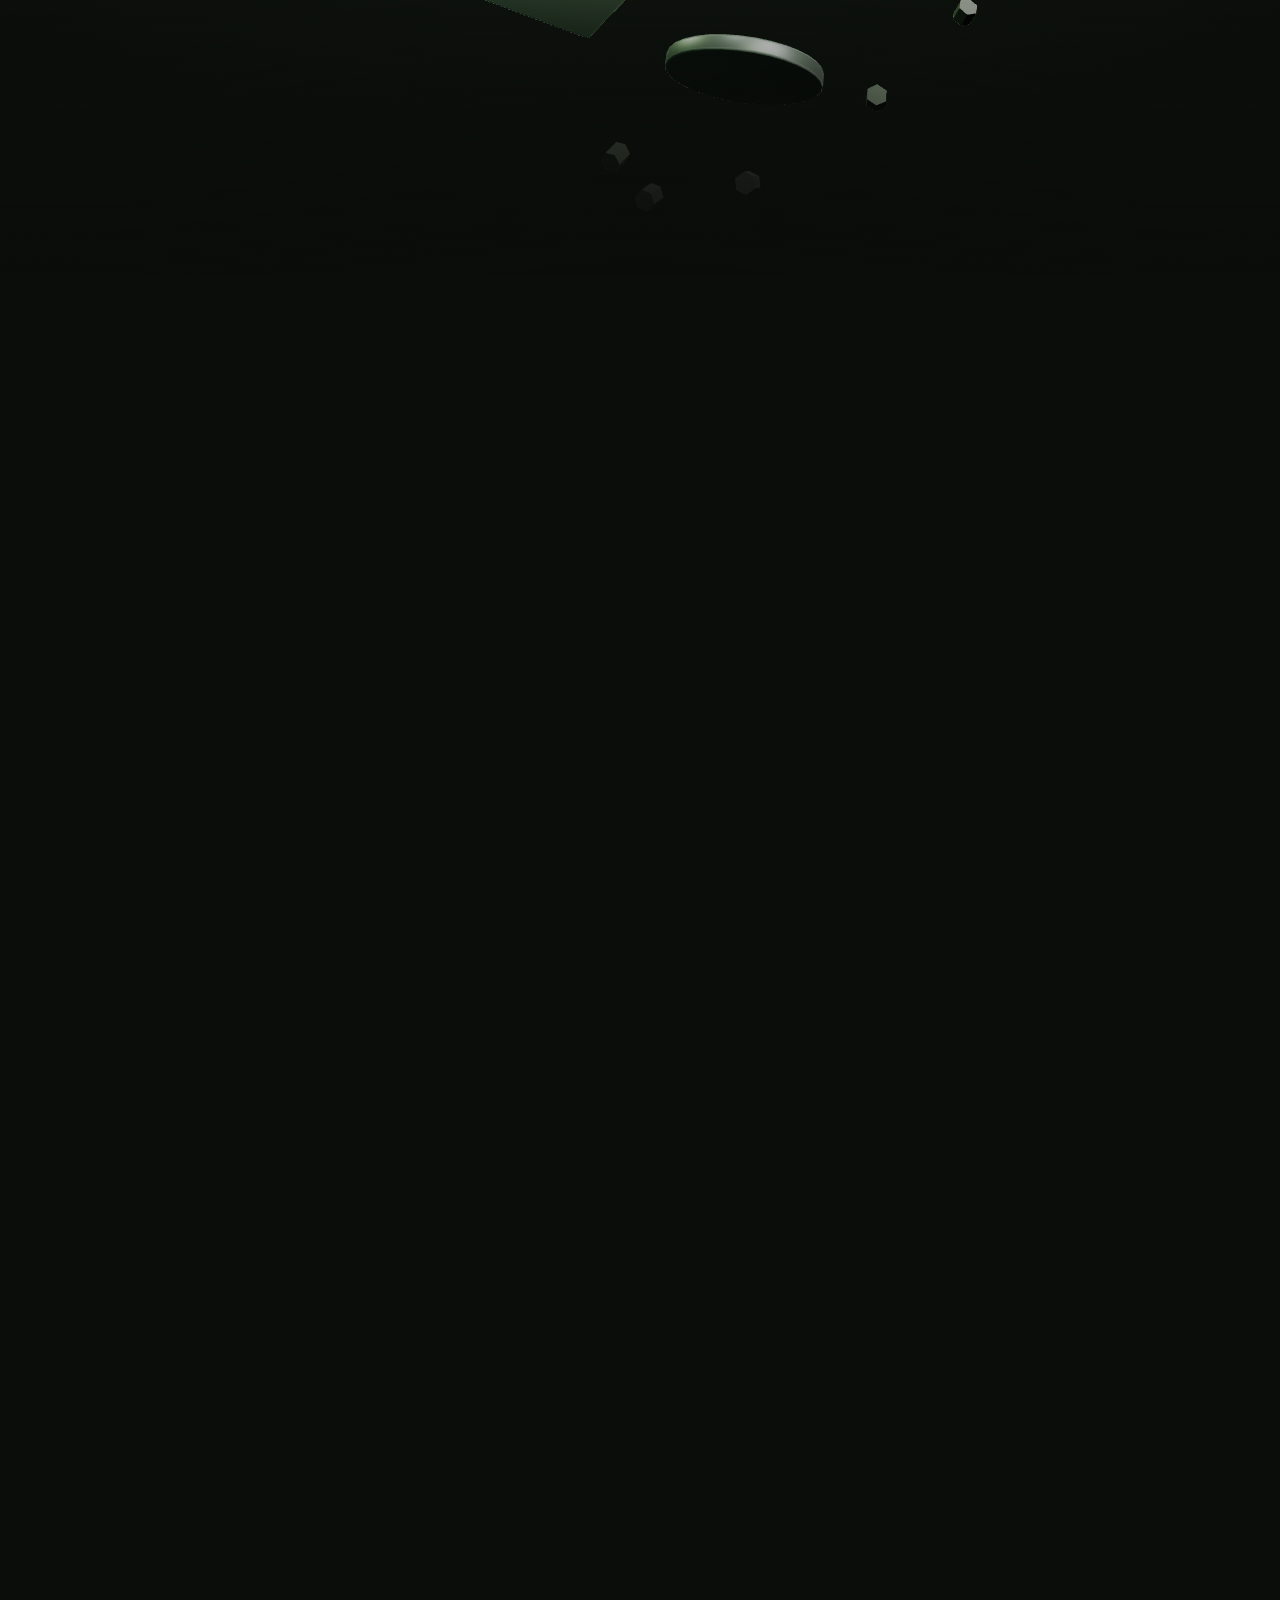
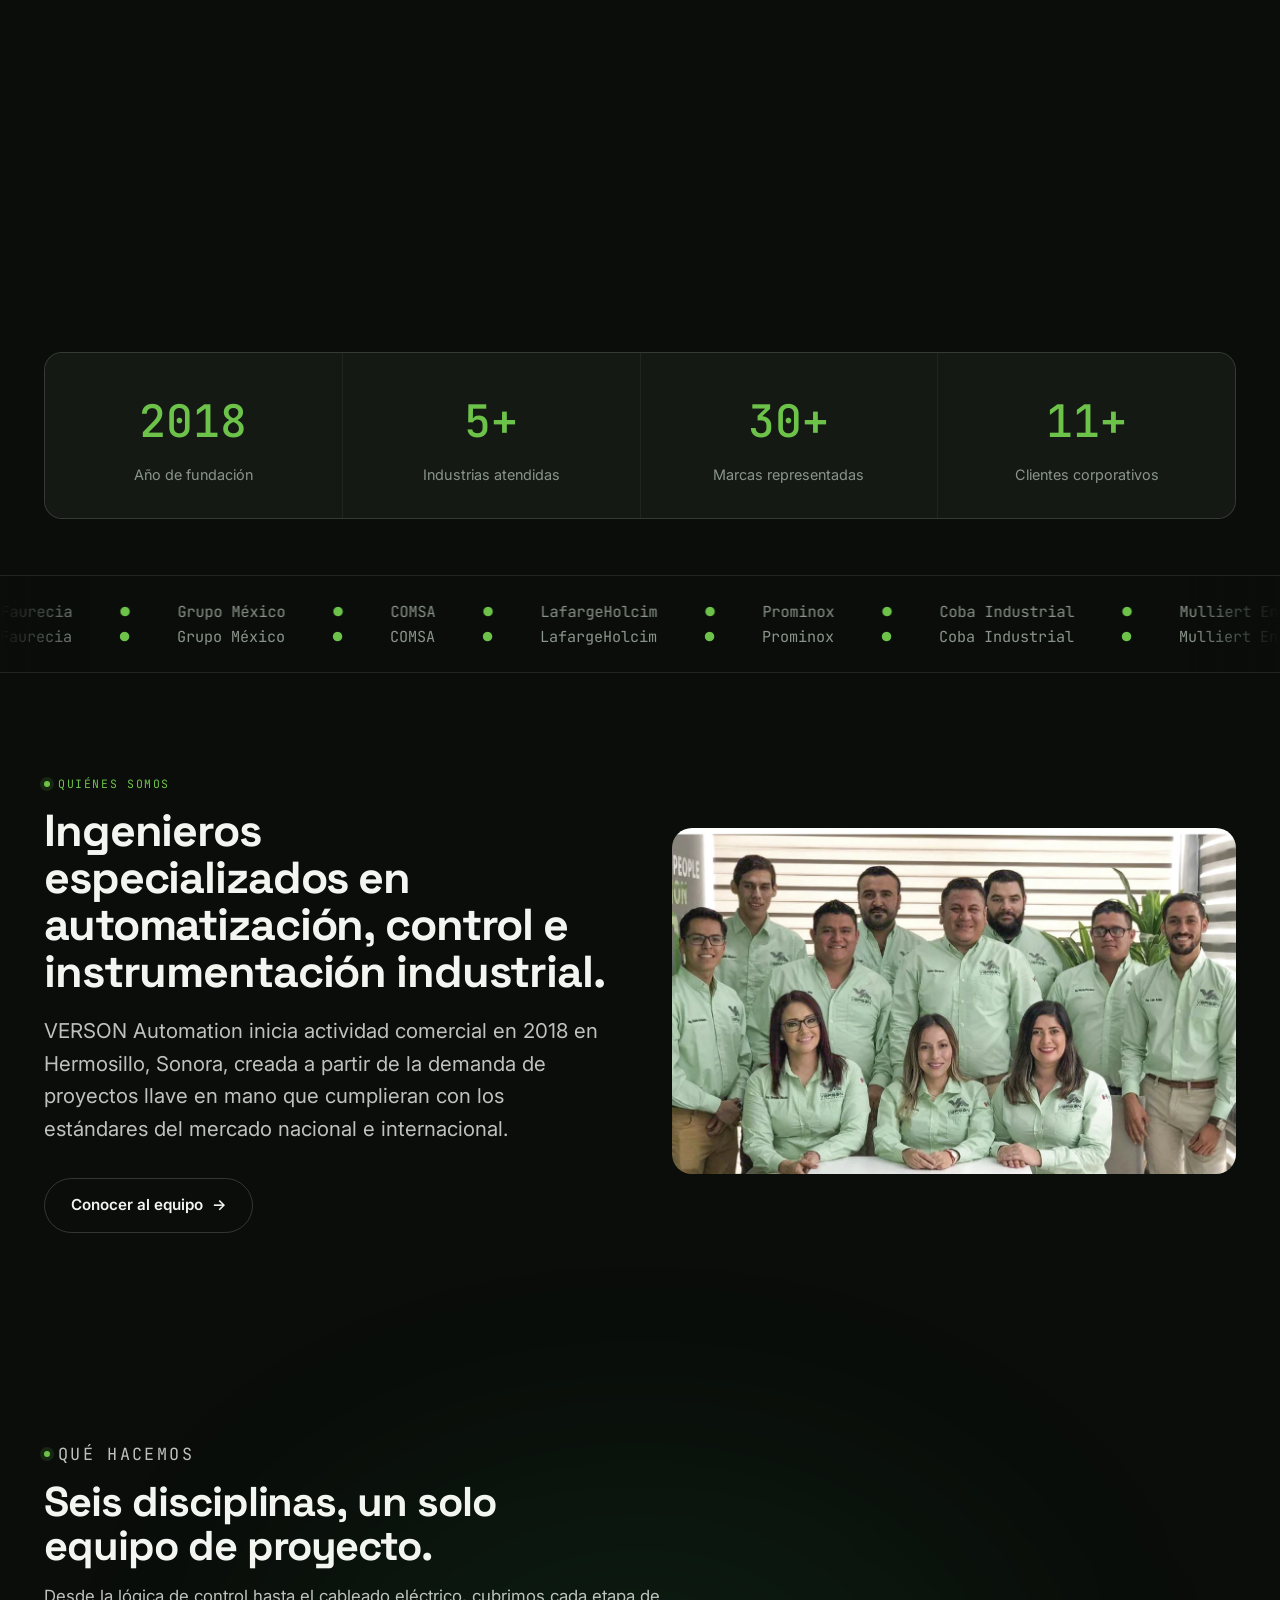
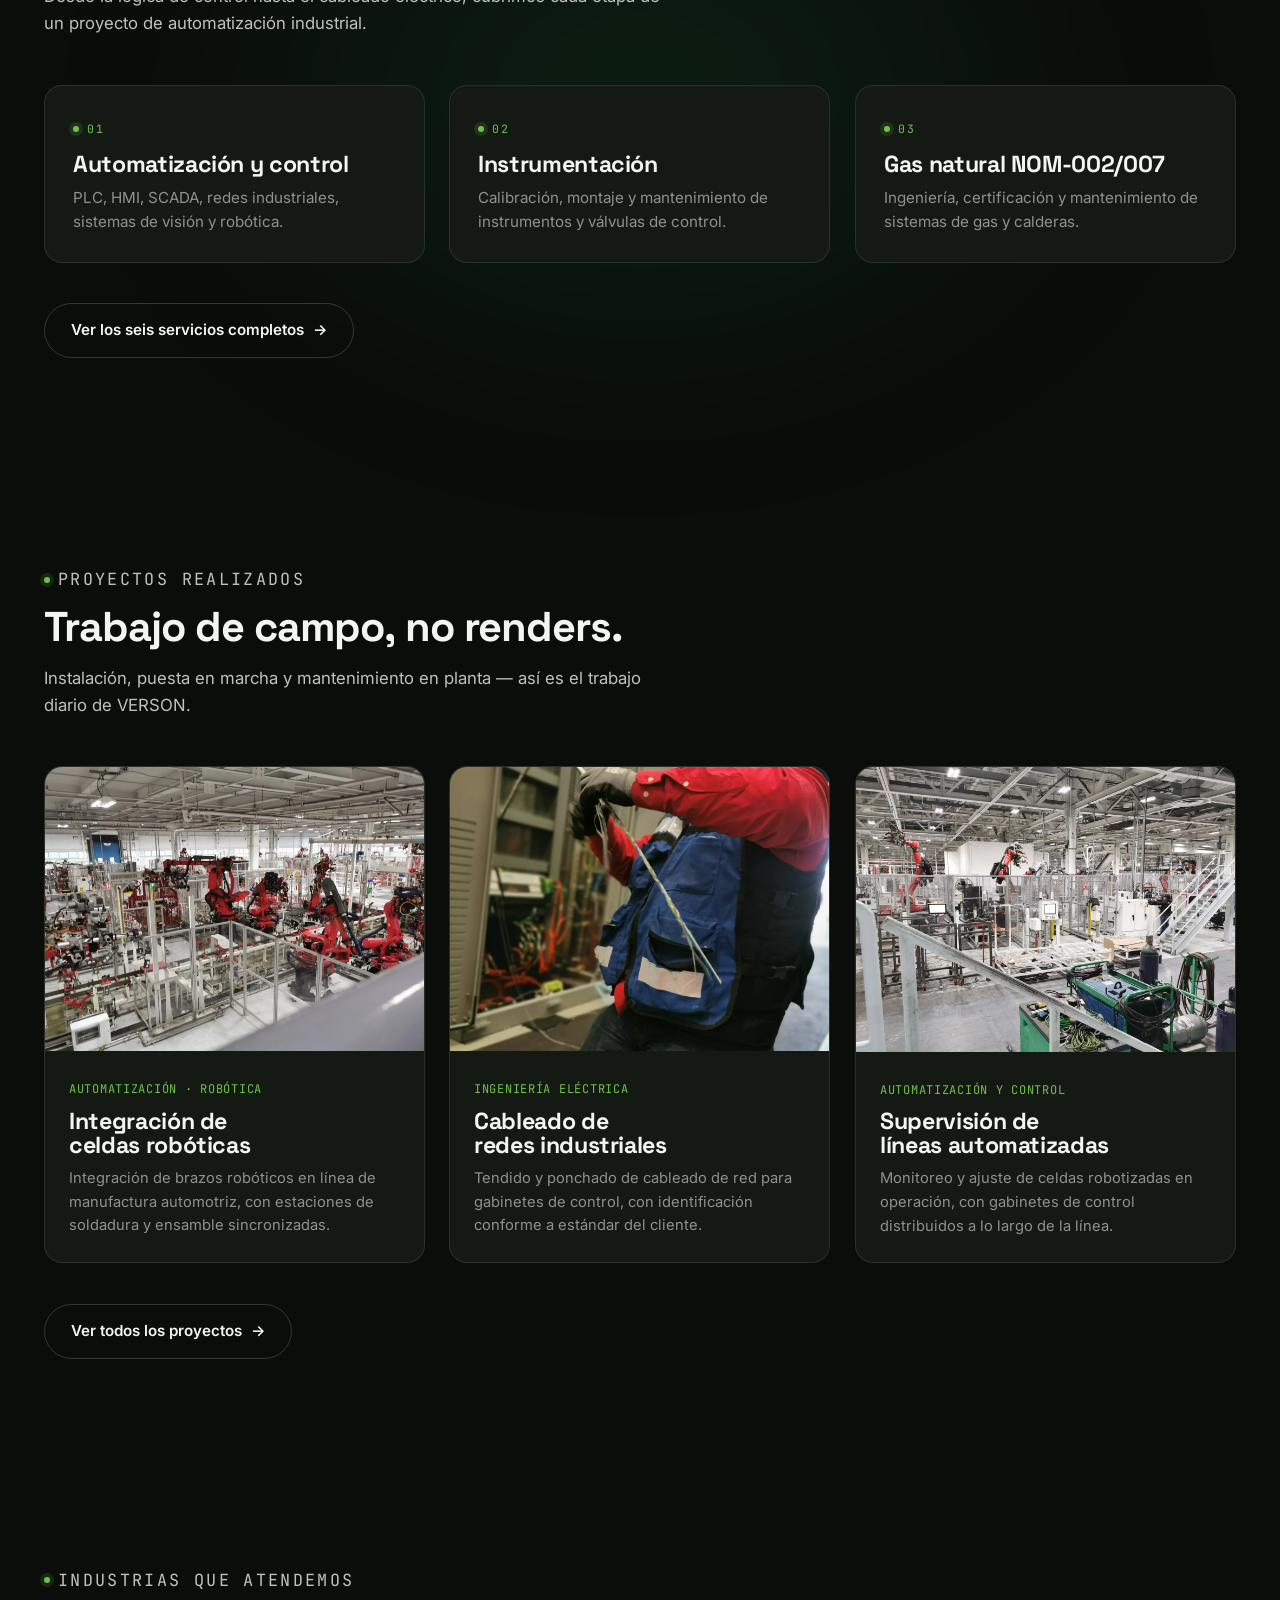
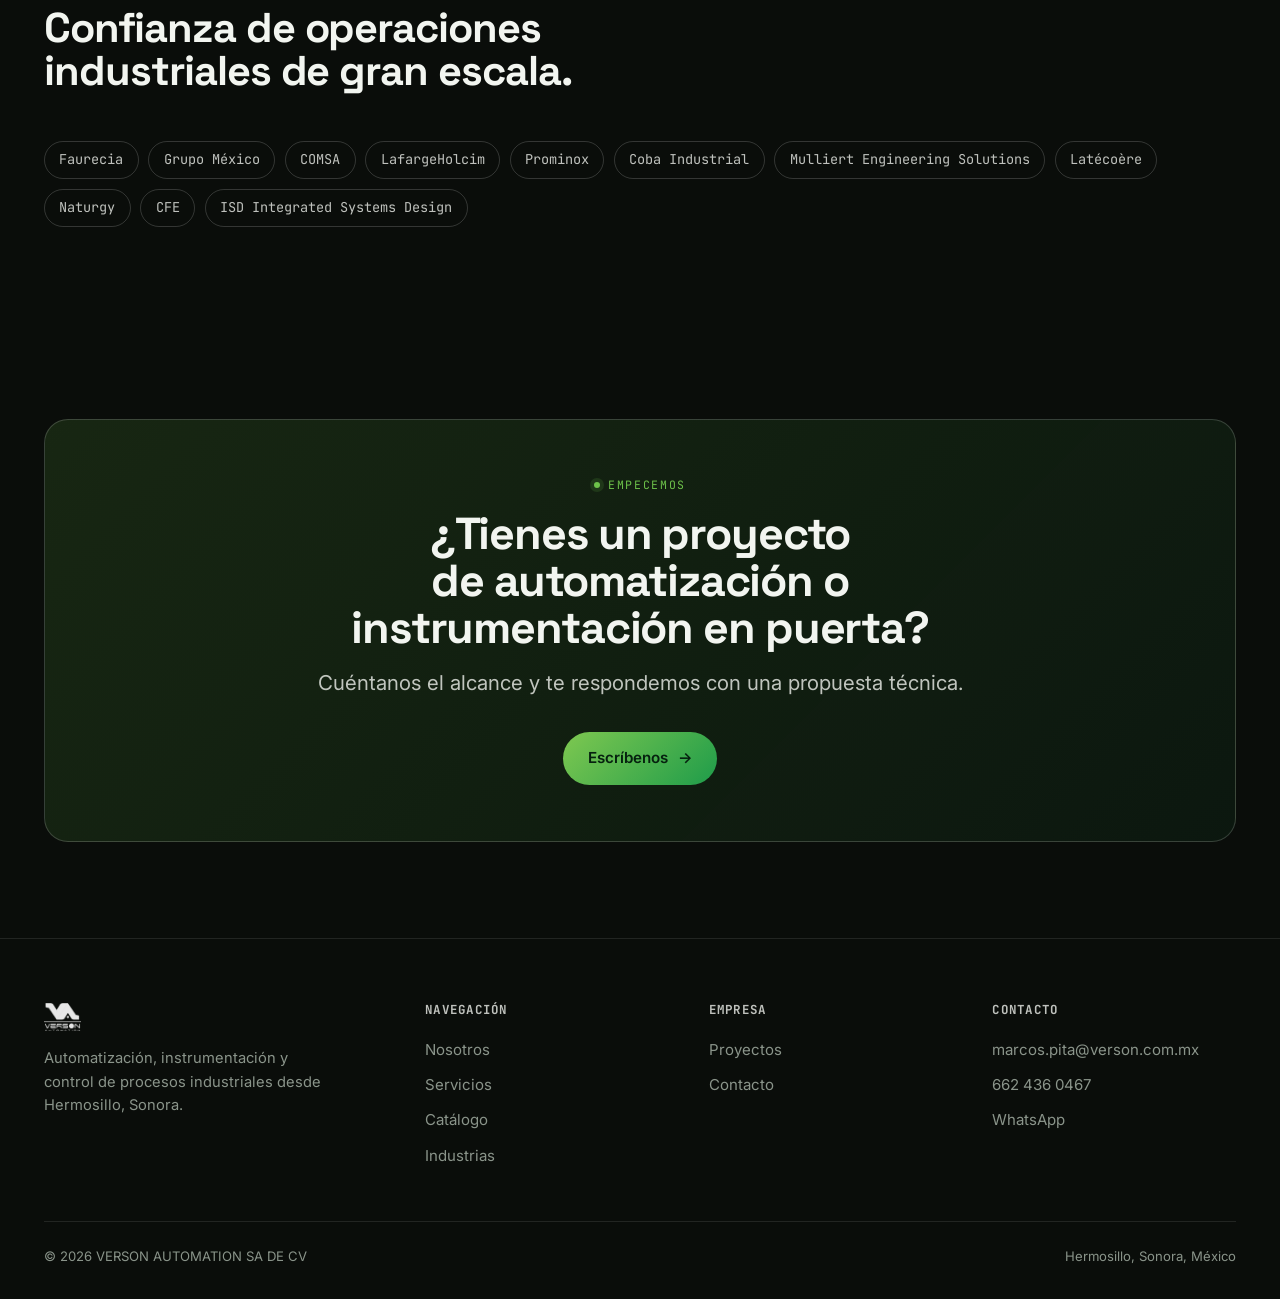
==== commit 5a2868ca: "fix: corregir correo de contacto, agregar formulario de cotización y botón flotante de WhatsApp Co-A" ====
--- a/index.html
+++ b/index.html
@@ -23,7 +23,7 @@
 <link rel="preconnect" href="https://fonts.googleapis.com">
 <link rel="preconnect" href="https://fonts.gstatic.com" crossorigin>
 <link rel="stylesheet" href="https://fonts.googleapis.com/css2?family=Space+Grotesk:wght@500;600;700&family=Inter:wght@400;500;600;700&family=JetBrains+Mono:wght@400;500&display=swap">
-<link rel="stylesheet" href="styles.css?v=20260720f" />
+<link rel="stylesheet" href="styles.css?v=20260805b" />
 
 <script type="application/ld+json">
 {
@@ -42,7 +42,7 @@
     "postalCode": "83280",
     "addressCountry": "MX"
   },
-  "email": "contacto@verson.com.mx",
+  "email": "marcos.pita@verson.com.mx",
   "telephone": "+52-662-436-0467",
   "sameAs": [],
   "description": "Integración de proyectos de automatización, instrumentación, control eléctrico y sistemas de gas natural para la industria."
@@ -231,7 +231,7 @@
       </div>
       <div>
         <h4>Contacto</h4>
-        <a href="mailto:contacto@verson.com.mx">contacto@verson.com.mx</a>
+        <a href="mailto:marcos.pita@verson.com.mx">marcos.pita@verson.com.mx</a>
         <a href="tel:+526624360467">662 436 0467</a>
         <a href="https://wa.me/526341081686" target="_blank" rel="noopener">WhatsApp</a>
       </div>
@@ -243,12 +243,15 @@
   </div>
 </footer>
 
+<a class="whatsapp-float" href="https://wa.me/526341081686?text=Hola%2C%20me%20gustar%C3%ADa%20cotizar%20un%20proyecto%20con%20VERSON%20Automation." target="_blank" rel="noopener" aria-label="Escribir por WhatsApp para cotizar">
+  <svg viewBox="0 0 32 32" fill="currentColor" aria-hidden="true"><path d="M16.001 3C9.373 3 4 8.373 4 15c0 2.362.687 4.564 1.872 6.418L4 29l7.79-1.84A11.94 11.94 0 0 0 16.001 27C22.63 27 28 21.627 28 15S22.63 3 16.001 3zm0 21.75c-1.98 0-3.85-.55-5.44-1.5l-.39-.23-4.62 1.09 1.14-4.5-.25-.4A9.7 9.7 0 0 1 5.25 15c0-5.93 4.82-10.75 10.75-10.75S26.75 9.07 26.75 15 21.93 24.75 16 24.75zm5.9-8.14c-.32-.16-1.9-.94-2.2-1.05-.3-.11-.51-.16-.73.16-.22.32-.84 1.05-1.03 1.27-.19.22-.38.24-.7.08-.32-.16-1.35-.5-2.57-1.59-.95-.85-1.59-1.9-1.78-2.22-.19-.32-.02-.49.14-.65.14-.14.32-.38.48-.57.16-.19.21-.32.32-.54.11-.22.05-.4-.03-.57-.08-.16-.73-1.76-1-2.41-.26-.63-.53-.54-.73-.55h-.62c-.22 0-.57.08-.86.4-.3.32-1.13 1.1-1.13 2.7 0 1.6 1.16 3.14 1.32 3.36.16.22 2.29 3.5 5.55 4.91.78.34 1.38.54 1.86.69.78.25 1.49.21 2.05.13.63-.09 1.9-.78 2.17-1.53.27-.75.27-1.4.19-1.53-.08-.13-.29-.21-.61-.37z"/></svg>
+</a>
 <script defer src="lib/gsap.min.js"></script>
 <script defer src="lib/ScrollTrigger.min.js"></script>
 <script defer src="lib/three.min.js"></script>
 <script defer src="lib/GLTFLoader.js"></script>
 <script defer src="lib/three-scene.js?v=20260720e"></script>
 <script defer src="lib/manifest.js?v=20260721"></script>
-<script defer src="main.js?v=20260721"></script>
+<script defer src="main.js?v=20260805c"></script>
 </body>
 </html>
--- a/styles.css
+++ b/styles.css
@@ -516,6 +516,37 @@
 .map-frame { border-radius: 18px; overflow: hidden; border: 1px solid var(--line); height: 340px; }
 .map-frame iframe { width: 100%; height: 100%; border: 0; filter: grayscale(0.3) invert(0.92) contrast(0.9); }
 
+/* Contact form */
+.contact-form { max-width: 760px; }
+.form-grid { display: grid; gap: 1.25rem; grid-template-columns: 1fr; }
+@media (min-width: 720px) { .form-grid { grid-template-columns: 1fr 1fr; } }
+.form-field-full { grid-column: 1 / -1; }
+.form-field { display: flex; flex-direction: column; gap: 0.5rem; }
+.form-field label { font-family: var(--font-mono); font-size: 0.75rem; color: var(--mute); text-transform: uppercase; letter-spacing: 0.08em; }
+.form-field input, .form-field textarea {
+  font-family: var(--font-body); font-size: 1rem; color: var(--ink);
+  background: var(--bg-card); border: 1px solid var(--line); border-radius: 10px;
+  padding: 0.85rem 1rem; resize: vertical;
+  transition: border-color .3s var(--ease-out), background .3s var(--ease-out);
+}
+.form-field input:focus, .form-field textarea:focus { outline: none; border-color: var(--accent); background: var(--bg-card-2); }
+.form-status { margin-top: 1rem; font-size: 0.92rem; min-height: 1.3em; }
+.form-status.is-pending { color: var(--mute); }
+.form-status.is-success { color: var(--accent); }
+.form-status.is-error { color: #e0714a; }
+
+/* Floating WhatsApp button */
+.whatsapp-float {
+  position: fixed; right: 1.5rem; bottom: 1.5rem; z-index: 60;
+  width: 56px; height: 56px; border-radius: 50%;
+  background: #25D366; color: #fff;
+  display: flex; align-items: center; justify-content: center;
+  box-shadow: 0 8px 24px rgba(0,0,0,0.35);
+  transition: transform .3s var(--ease-out), box-shadow .3s var(--ease-out);
+}
+.whatsapp-float:hover { transform: translateY(-3px) scale(1.05); box-shadow: 0 12px 30px rgba(0,0,0,0.4); }
+.whatsapp-float svg { width: 28px; height: 28px; }
+
 /* =============================================================
    7. Effects
    ============================================================= */
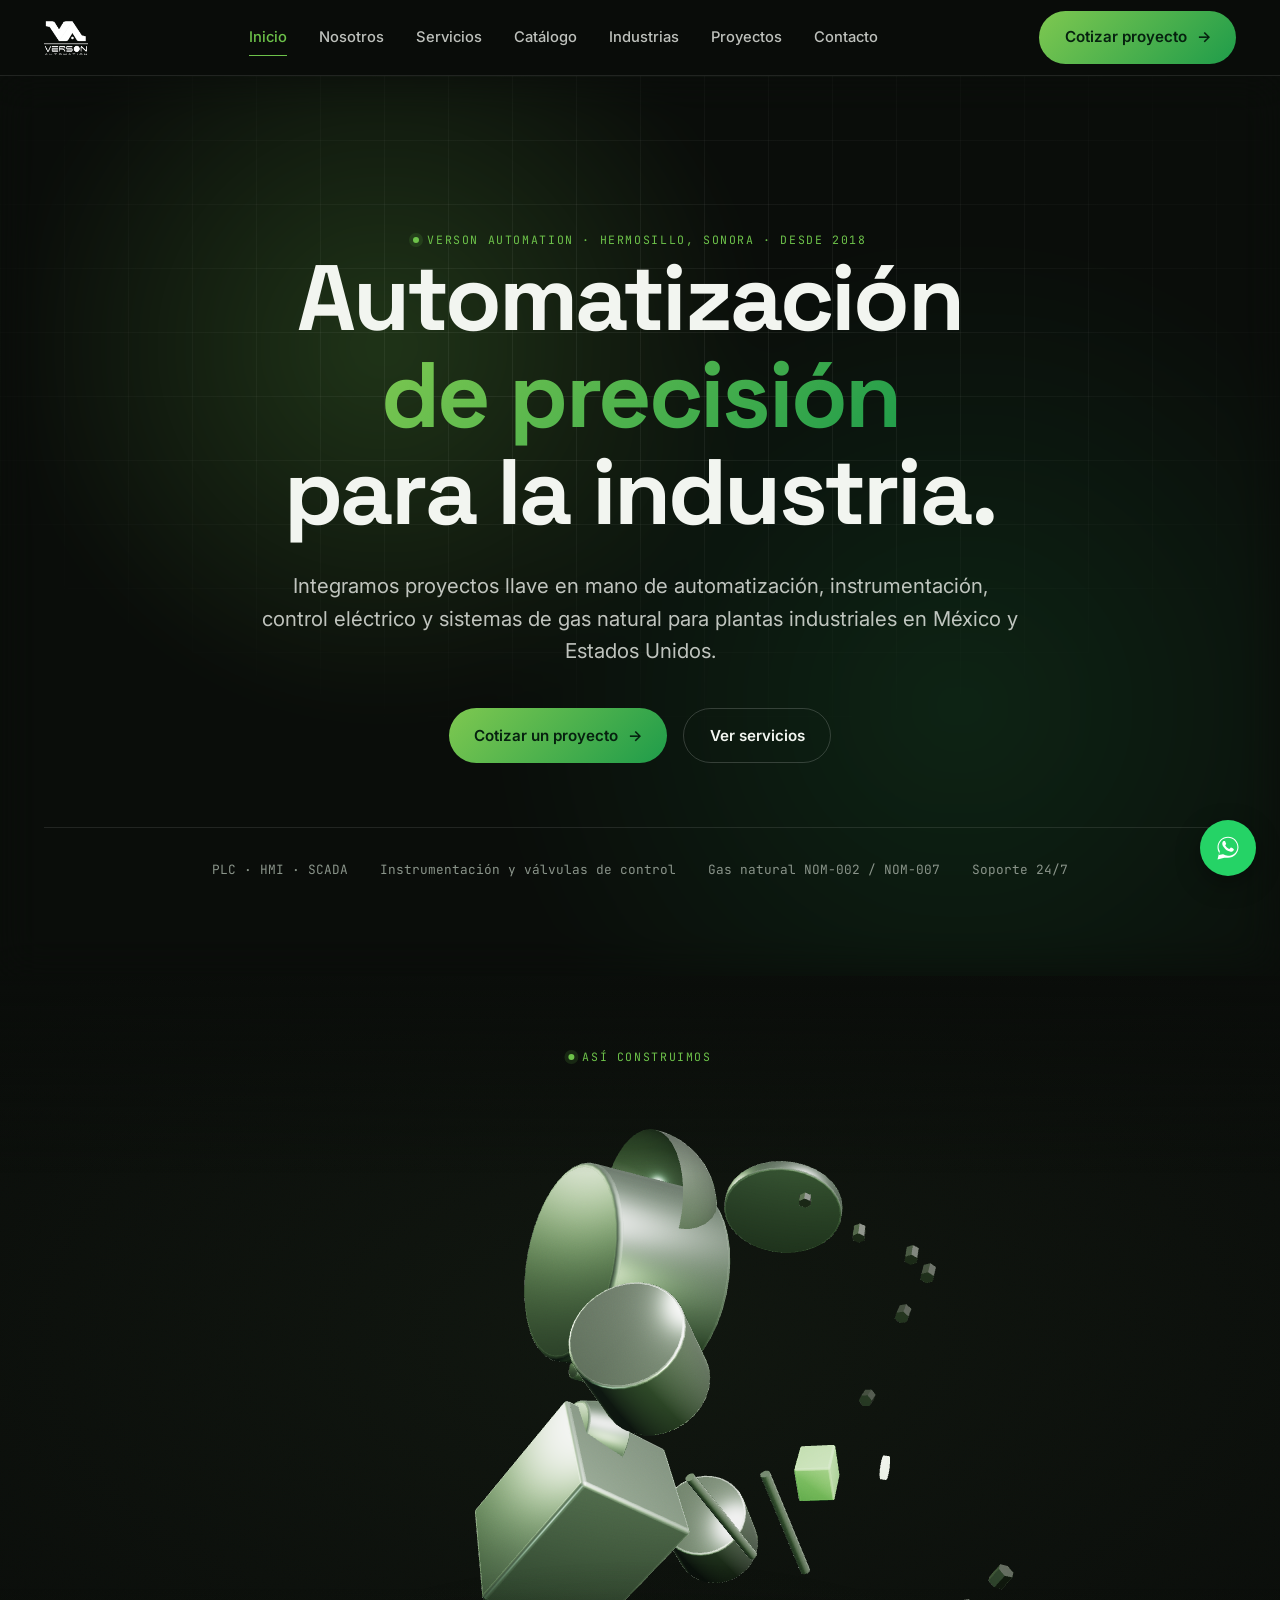
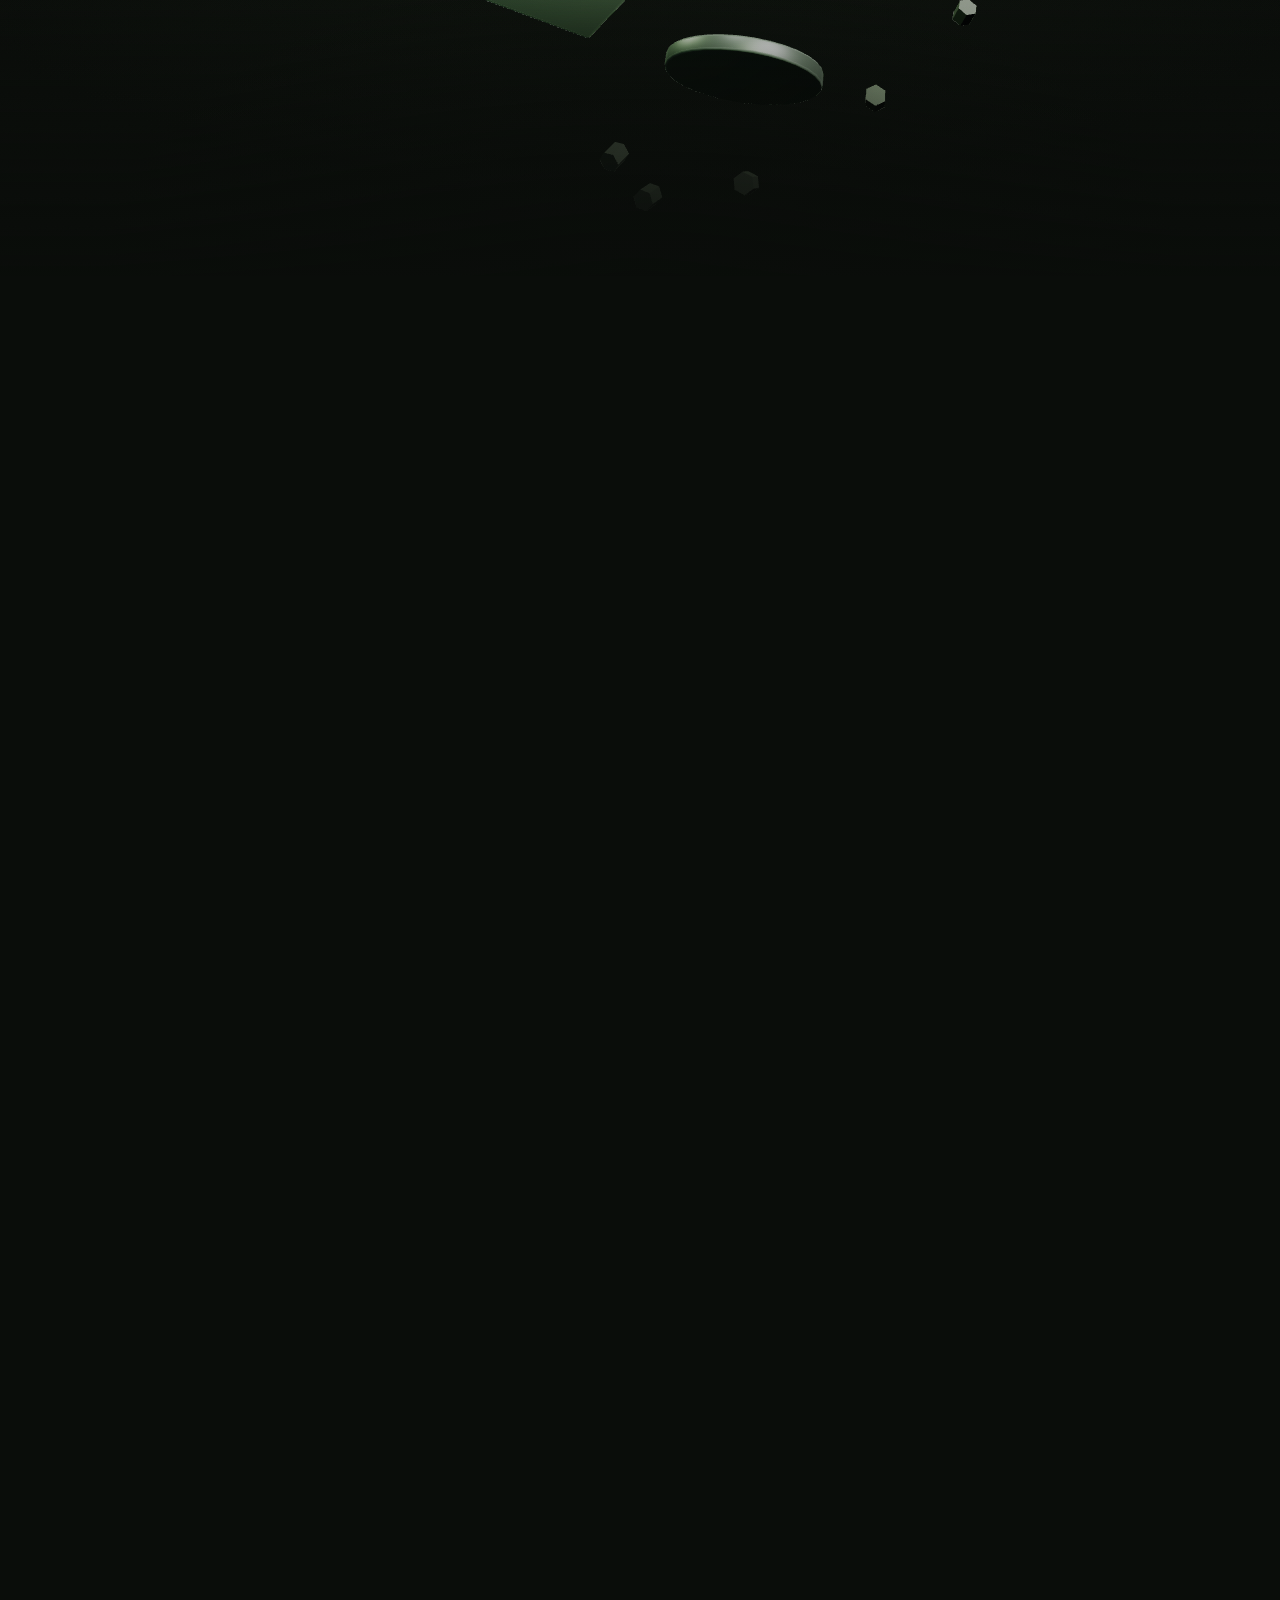
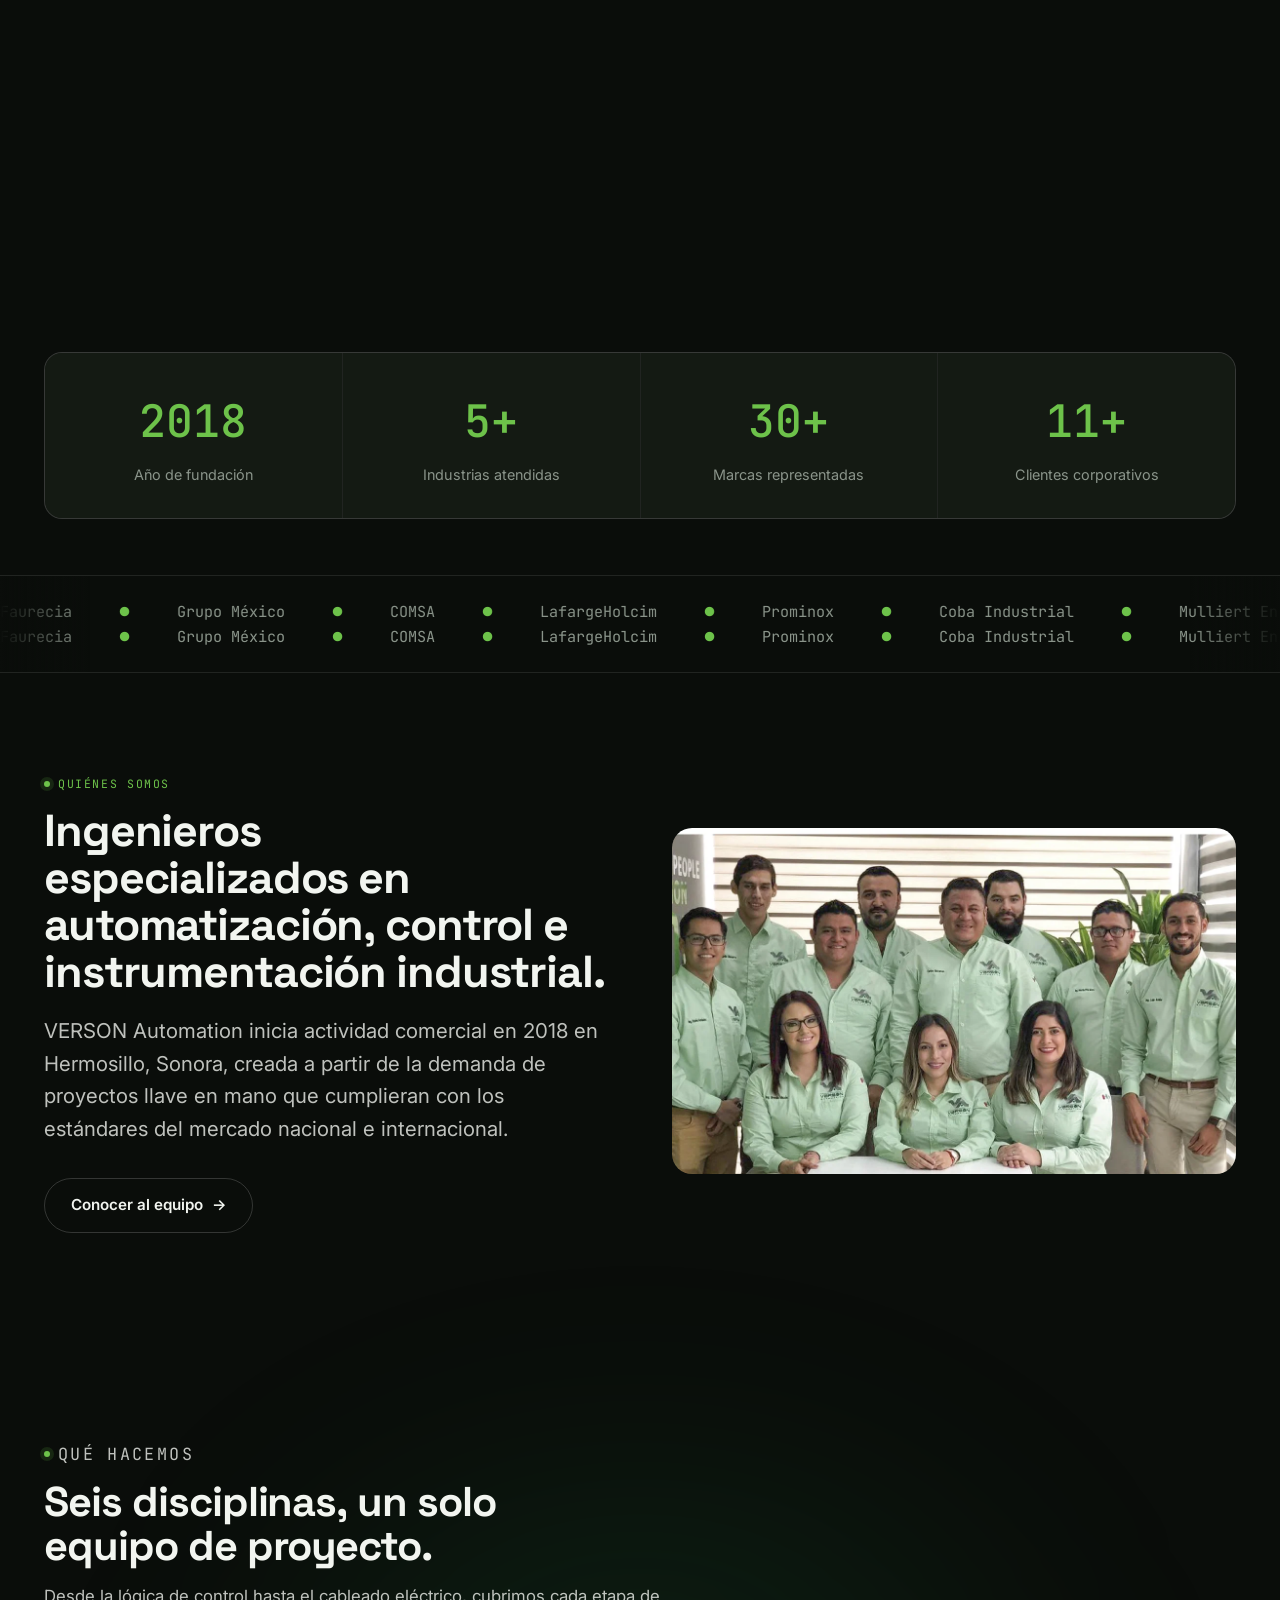
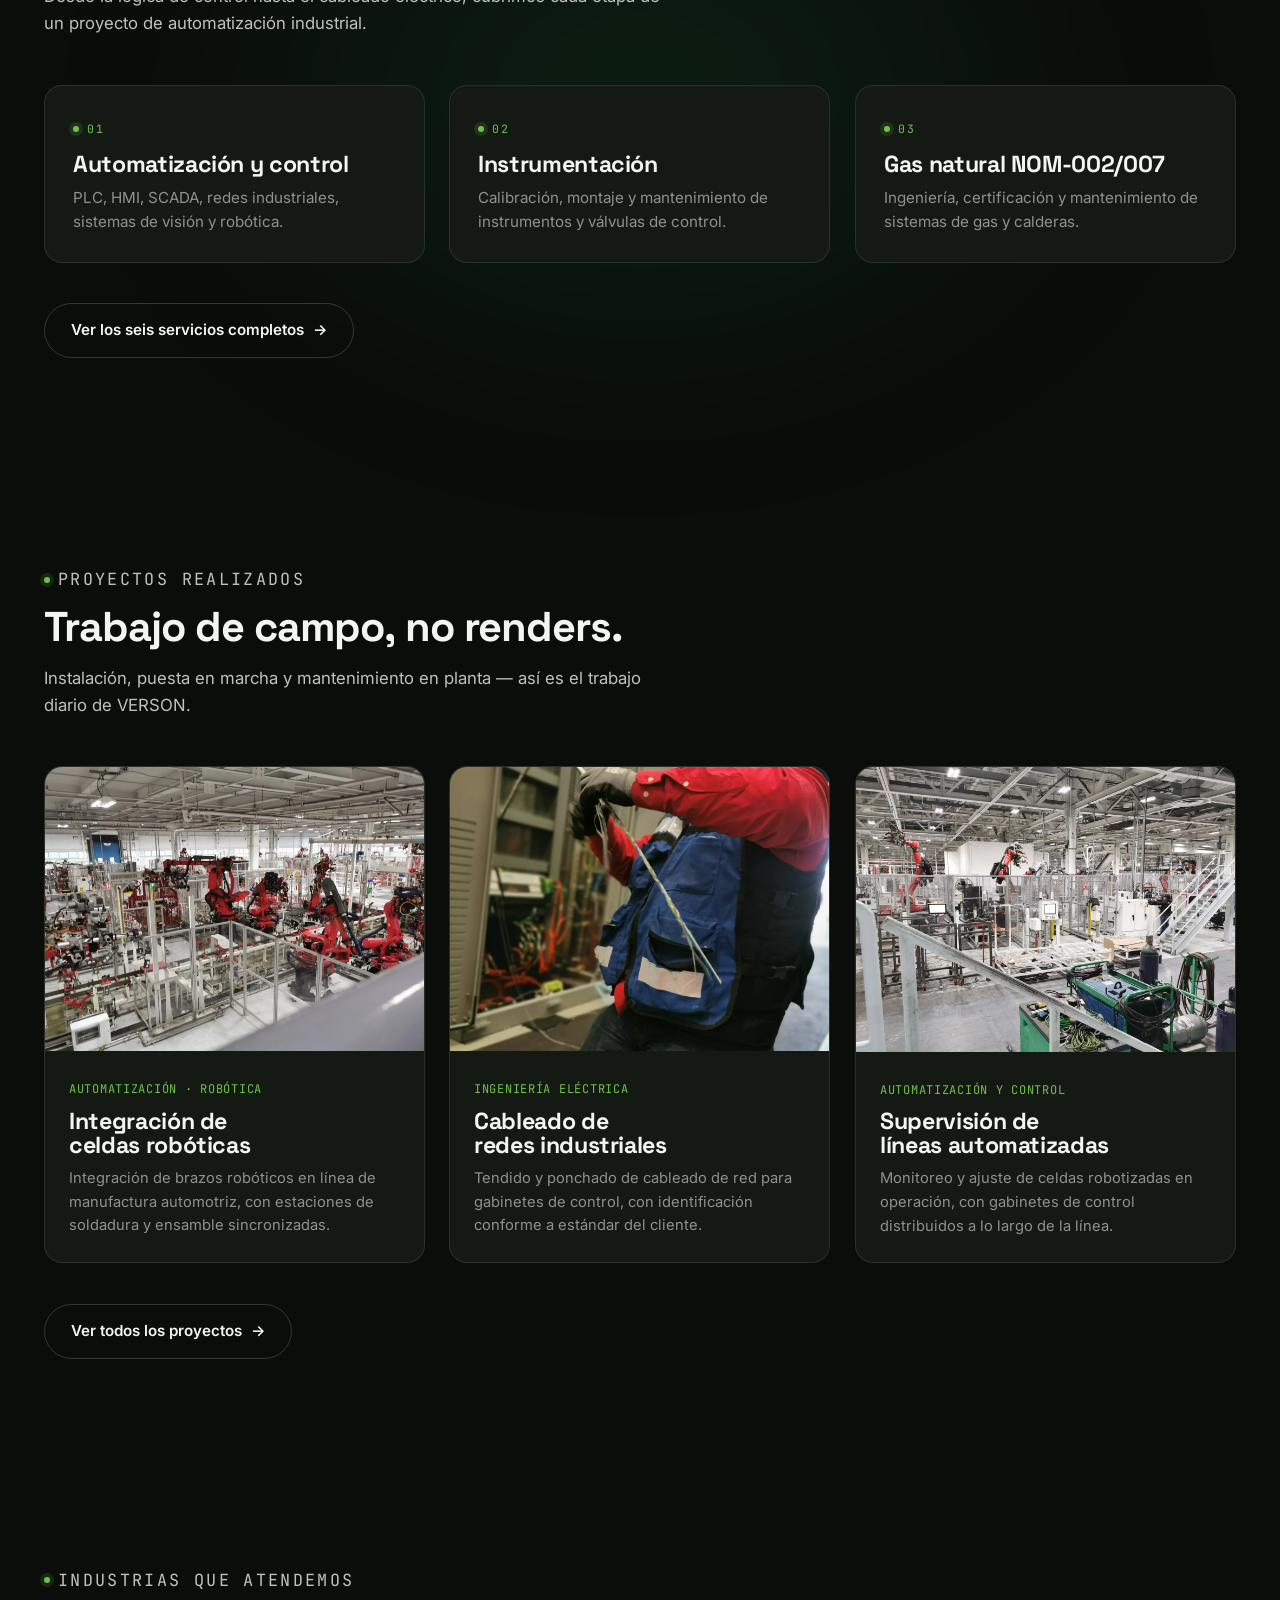
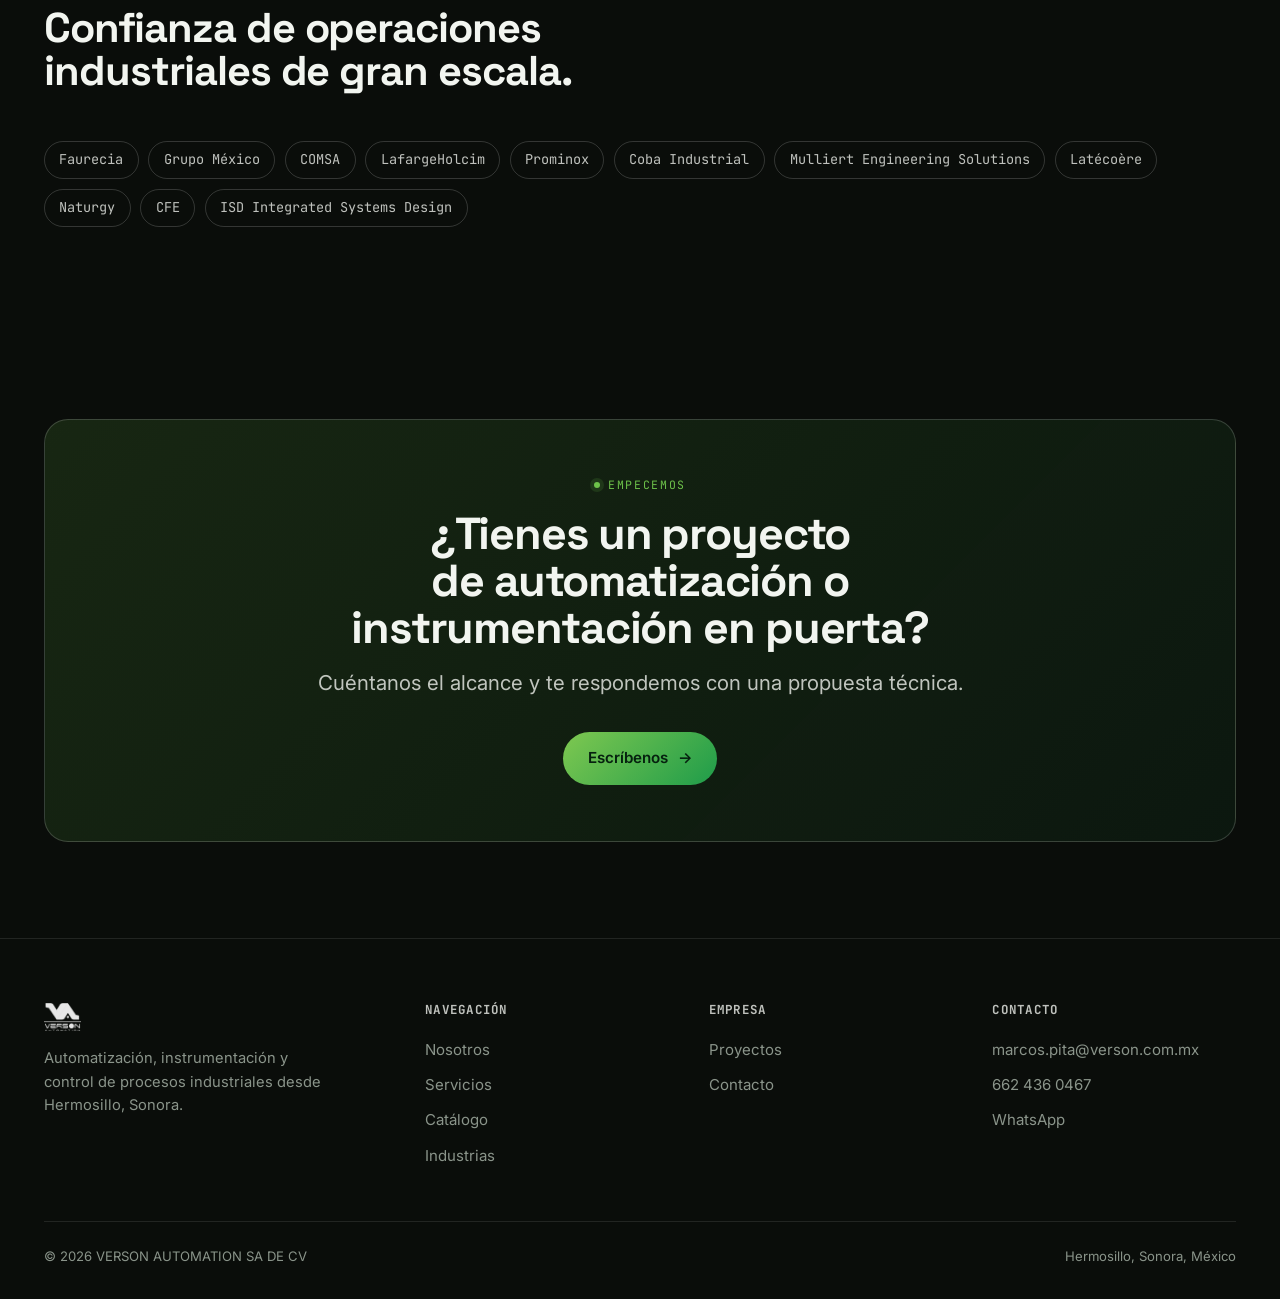
==== commit 1f9952c8: "fix: quitar .html de las URLs (limpias, con redirect 301) y home sin index.html Co-Authored-By: Clau" ====
--- a/index.html
+++ b/index.html
@@ -55,19 +55,19 @@
 
 <header class="nav">
   <div class="container">
-    <a href="index.html" class="nav-brand">
+    <a href="/" class="nav-brand">
       <img src="assets/img/logo-verson.webp" alt="VERSON Automation" />
     </a>
     <nav class="nav-links" aria-label="Principal">
-      <a href="index.html" class="is-active">Inicio</a>
-      <a href="nosotros.html">Nosotros</a>
-      <a href="servicios.html">Servicios</a>
-      <a href="catalogo.html">Catálogo</a>
-      <a href="industrias.html">Industrias</a>
-      <a href="proyectos.html">Proyectos</a>
-      <a href="contacto.html">Contacto</a>
+      <a href="/" class="is-active">Inicio</a>
+      <a href="nosotros">Nosotros</a>
+      <a href="servicios">Servicios</a>
+      <a href="catalogo">Catálogo</a>
+      <a href="industrias">Industrias</a>
+      <a href="proyectos">Proyectos</a>
+      <a href="contacto">Contacto</a>
     </nav>
-    <a href="contacto.html" class="btn btn-primary nav-cta" data-magnetic data-magnetic-strength="0.2">Cotizar proyecto <span class="btn-arrow">→</span></a>
+    <a href="contacto" class="btn btn-primary nav-cta" data-magnetic data-magnetic-strength="0.2">Cotizar proyecto <span class="btn-arrow">→</span></a>
     <button class="nav-toggle" aria-label="Abrir menú" aria-expanded="false">
       <span></span><span></span><span></span>
     </button>
@@ -75,14 +75,14 @@
 </header>
 
 <div class="mobile-menu">
-  <a href="index.html">Inicio</a>
-  <a href="nosotros.html">Nosotros</a>
-  <a href="servicios.html">Servicios</a>
-  <a href="catalogo.html">Catálogo</a>
-  <a href="industrias.html">Industrias</a>
-  <a href="proyectos.html">Proyectos</a>
-  <a href="contacto.html">Contacto</a>
-  <a href="contacto.html" class="btn btn-primary">Cotizar proyecto →</a>
+  <a href="/">Inicio</a>
+  <a href="nosotros">Nosotros</a>
+  <a href="servicios">Servicios</a>
+  <a href="catalogo">Catálogo</a>
+  <a href="industrias">Industrias</a>
+  <a href="proyectos">Proyectos</a>
+  <a href="contacto">Contacto</a>
+  <a href="contacto" class="btn btn-primary">Cotizar proyecto →</a>
 </div>
 
 <main id="main">
@@ -95,8 +95,8 @@
       <h1 class="hero-title reveal" data-reveal data-split="words">Automatización <em>de precisión</em><br>para la industria.</h1>
       <p class="lede hero-sub reveal" data-reveal>Integramos proyectos llave en mano de automatización, instrumentación, control eléctrico y sistemas de gas natural para plantas industriales en México y Estados Unidos.</p>
       <div class="hero-actions">
-        <a href="contacto.html" class="btn btn-primary" data-magnetic data-magnetic-strength="0.25">Cotizar un proyecto <span class="btn-arrow">→</span></a>
-        <a href="servicios.html" class="btn btn-ghost">Ver servicios</a>
+        <a href="contacto" class="btn btn-primary" data-magnetic data-magnetic-strength="0.25">Cotizar un proyecto <span class="btn-arrow">→</span></a>
+        <a href="servicios" class="btn btn-ghost">Ver servicios</a>
       </div>
       <div class="hero-meta">
         <span>PLC · HMI · SCADA</span>
@@ -137,7 +137,7 @@
           <p class="kicker">Quiénes somos</p>
           <h2 style="margin-top:0.75rem;" data-split="words">Ingenieros especializados en automatización, control e instrumentación industrial.</h2>
           <p class="lede" style="margin-top:1.25rem;">VERSON Automation inicia actividad comercial en 2018 en Hermosillo, Sonora, creada a partir de la demanda de proyectos llave en mano que cumplieran con los estándares del mercado nacional e internacional.</p>
-          <a href="nosotros.html" class="btn btn-ghost" style="margin-top:2rem;">Conocer al equipo <span class="btn-arrow">→</span></a>
+          <a href="nosotros" class="btn btn-ghost" style="margin-top:2rem;">Conocer al equipo <span class="btn-arrow">→</span></a>
         </div>
         <img src="assets/img/equipo-verson.webp" alt="Equipo de ingenieros de VERSON Automation" loading="lazy" decoding="async" data-reveal class="reveal" />
       </div>
@@ -169,7 +169,7 @@
           <p style="color:var(--mute); margin-top:0.6rem; font-size:0.95rem;">Ingeniería, certificación y mantenimiento de sistemas de gas y calderas.</p>
         </div>
       </div>
-      <a href="servicios.html" class="btn btn-ghost" style="margin-top:2.5rem;">Ver los seis servicios completos <span class="btn-arrow">→</span></a>
+      <a href="servicios" class="btn btn-ghost" style="margin-top:2.5rem;">Ver los seis servicios completos <span class="btn-arrow">→</span></a>
     </div>
   </section>
 
@@ -181,7 +181,7 @@
         <p>Instalación, puesta en marcha y mantenimiento en planta — así es el trabajo diario de VERSON.</p>
       </div>
       <div class="grid-3" data-projects data-limit="3"></div>
-      <a href="proyectos.html" class="btn btn-ghost" style="margin-top:2.5rem;">Ver todos los proyectos <span class="btn-arrow">→</span></a>
+      <a href="proyectos" class="btn btn-ghost" style="margin-top:2.5rem;">Ver todos los proyectos <span class="btn-arrow">→</span></a>
     </div>
   </section>
 
@@ -201,7 +201,7 @@
         <p class="kicker" style="justify-content:center;display:flex;">Empecemos</p>
         <h2 style="margin-top:1rem;">¿Tienes un proyecto de automatización o instrumentación en puerta?</h2>
         <p class="lede" style="margin:1rem auto 0;text-align:center;">Cuéntanos el alcance y te respondemos con una propuesta técnica.</p>
-        <a href="contacto.html" class="btn btn-primary">Escríbenos <span class="btn-arrow">→</span></a>
+        <a href="contacto" class="btn btn-primary">Escríbenos <span class="btn-arrow">→</span></a>
       </div>
     </div>
   </section>
@@ -219,15 +219,15 @@
       </div>
       <div>
         <h4>Navegación</h4>
-        <a href="nosotros.html">Nosotros</a>
-        <a href="servicios.html">Servicios</a>
-        <a href="catalogo.html">Catálogo</a>
-        <a href="industrias.html">Industrias</a>
+        <a href="nosotros">Nosotros</a>
+        <a href="servicios">Servicios</a>
+        <a href="catalogo">Catálogo</a>
+        <a href="industrias">Industrias</a>
       </div>
       <div>
         <h4>Empresa</h4>
-        <a href="proyectos.html">Proyectos</a>
-        <a href="contacto.html">Contacto</a>
+        <a href="proyectos">Proyectos</a>
+        <a href="contacto">Contacto</a>
       </div>
       <div>
         <h4>Contacto</h4>
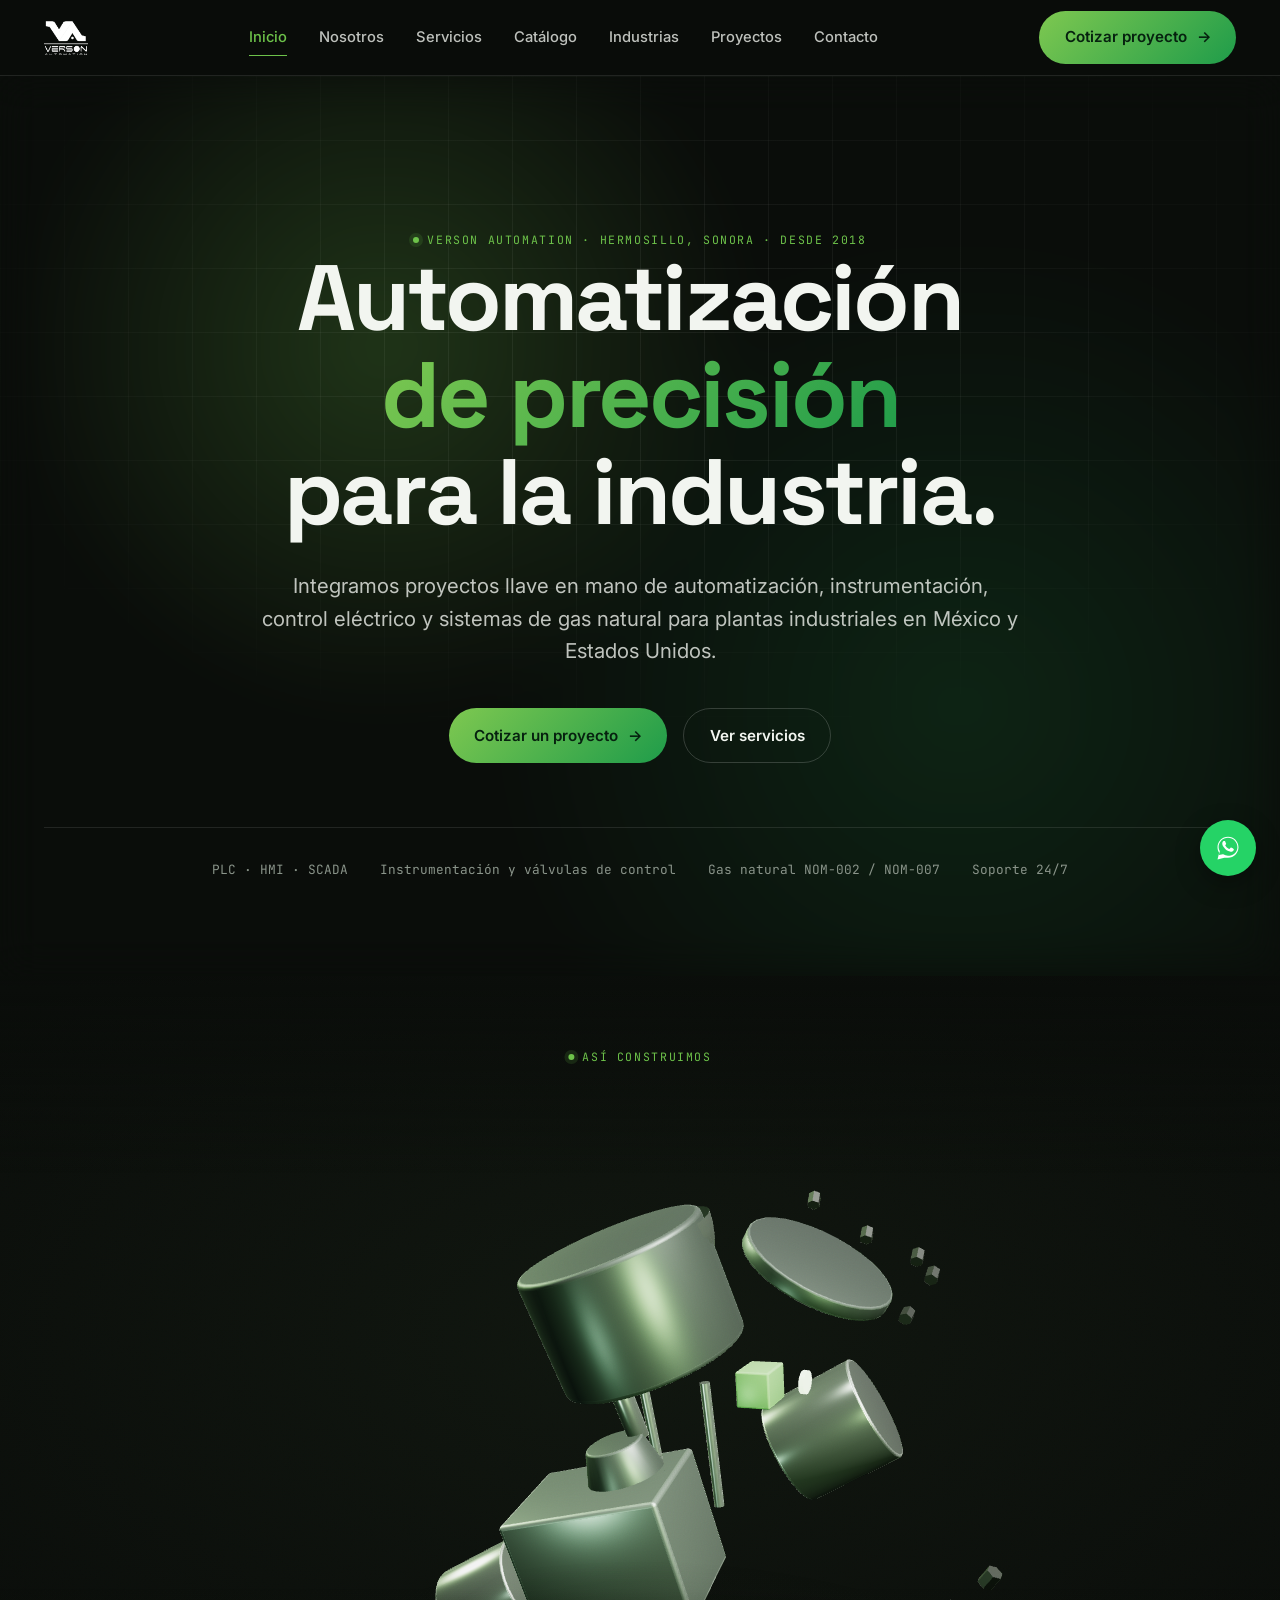
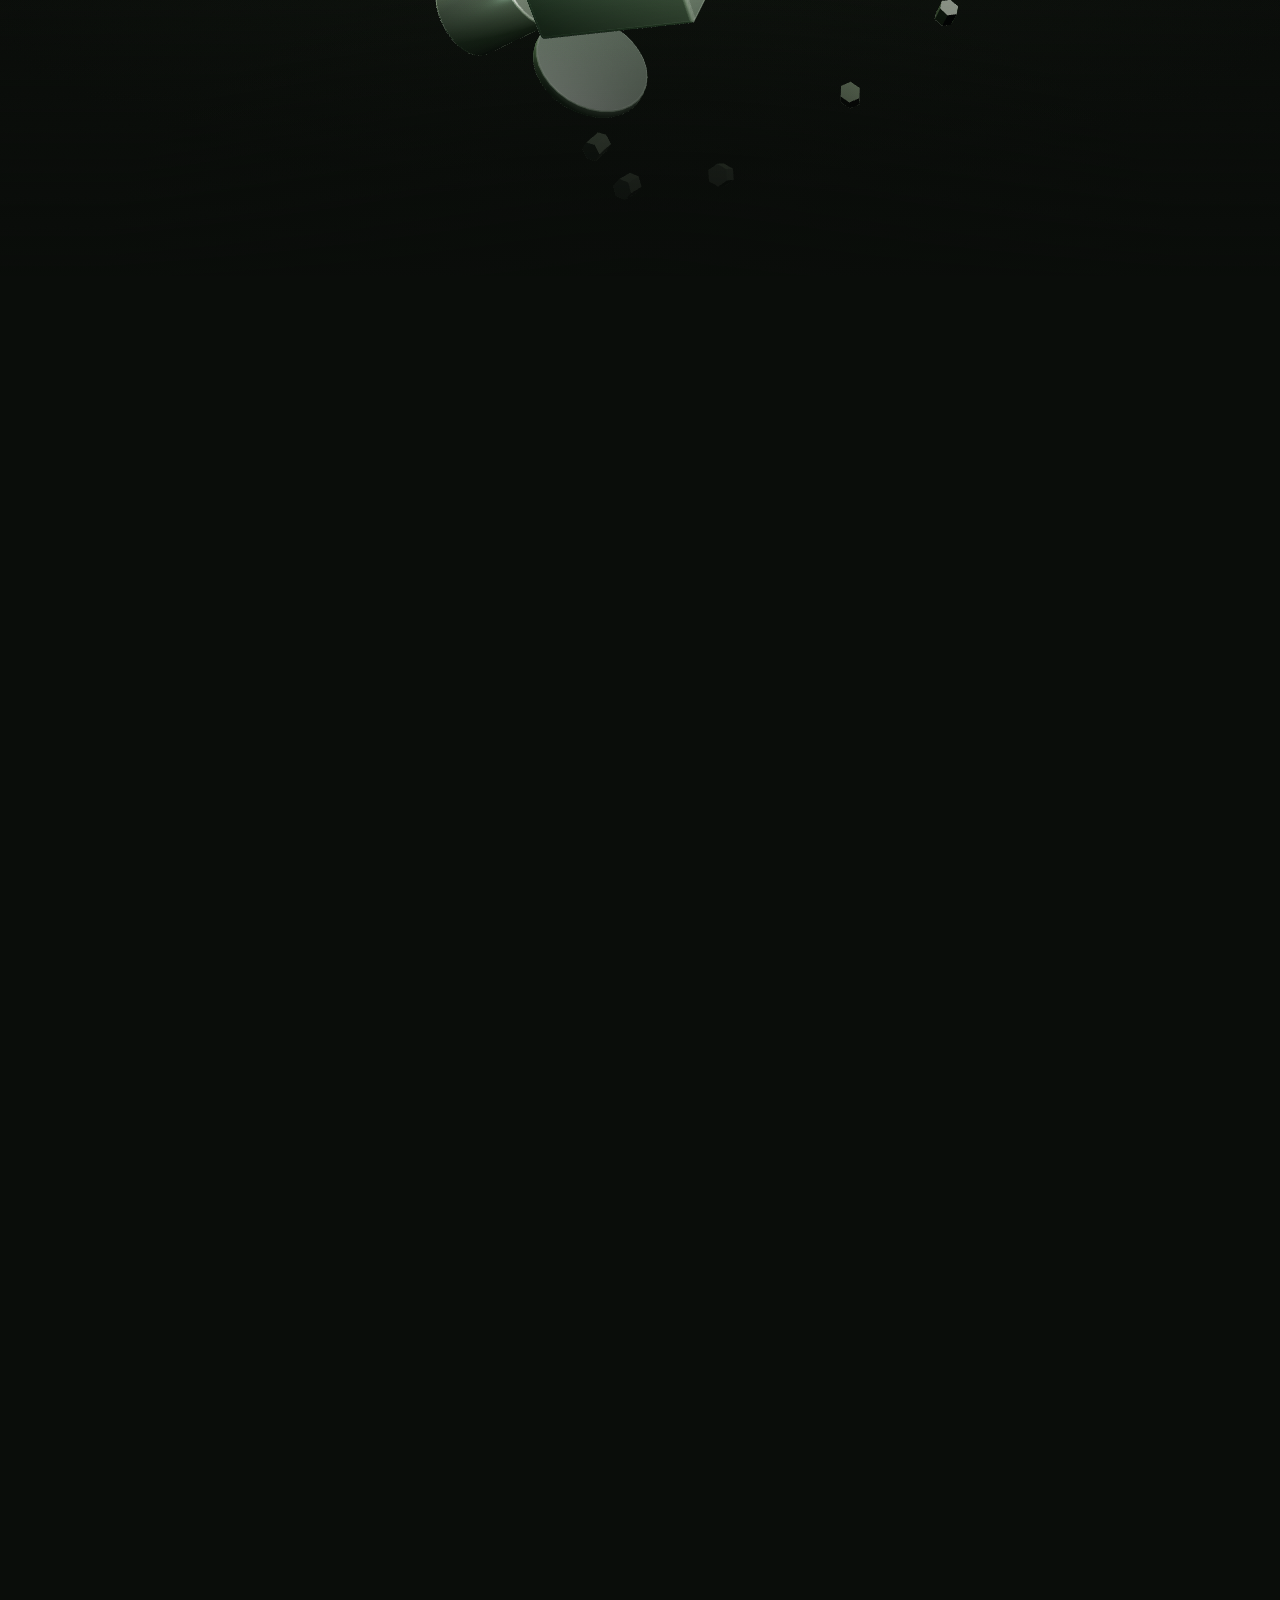
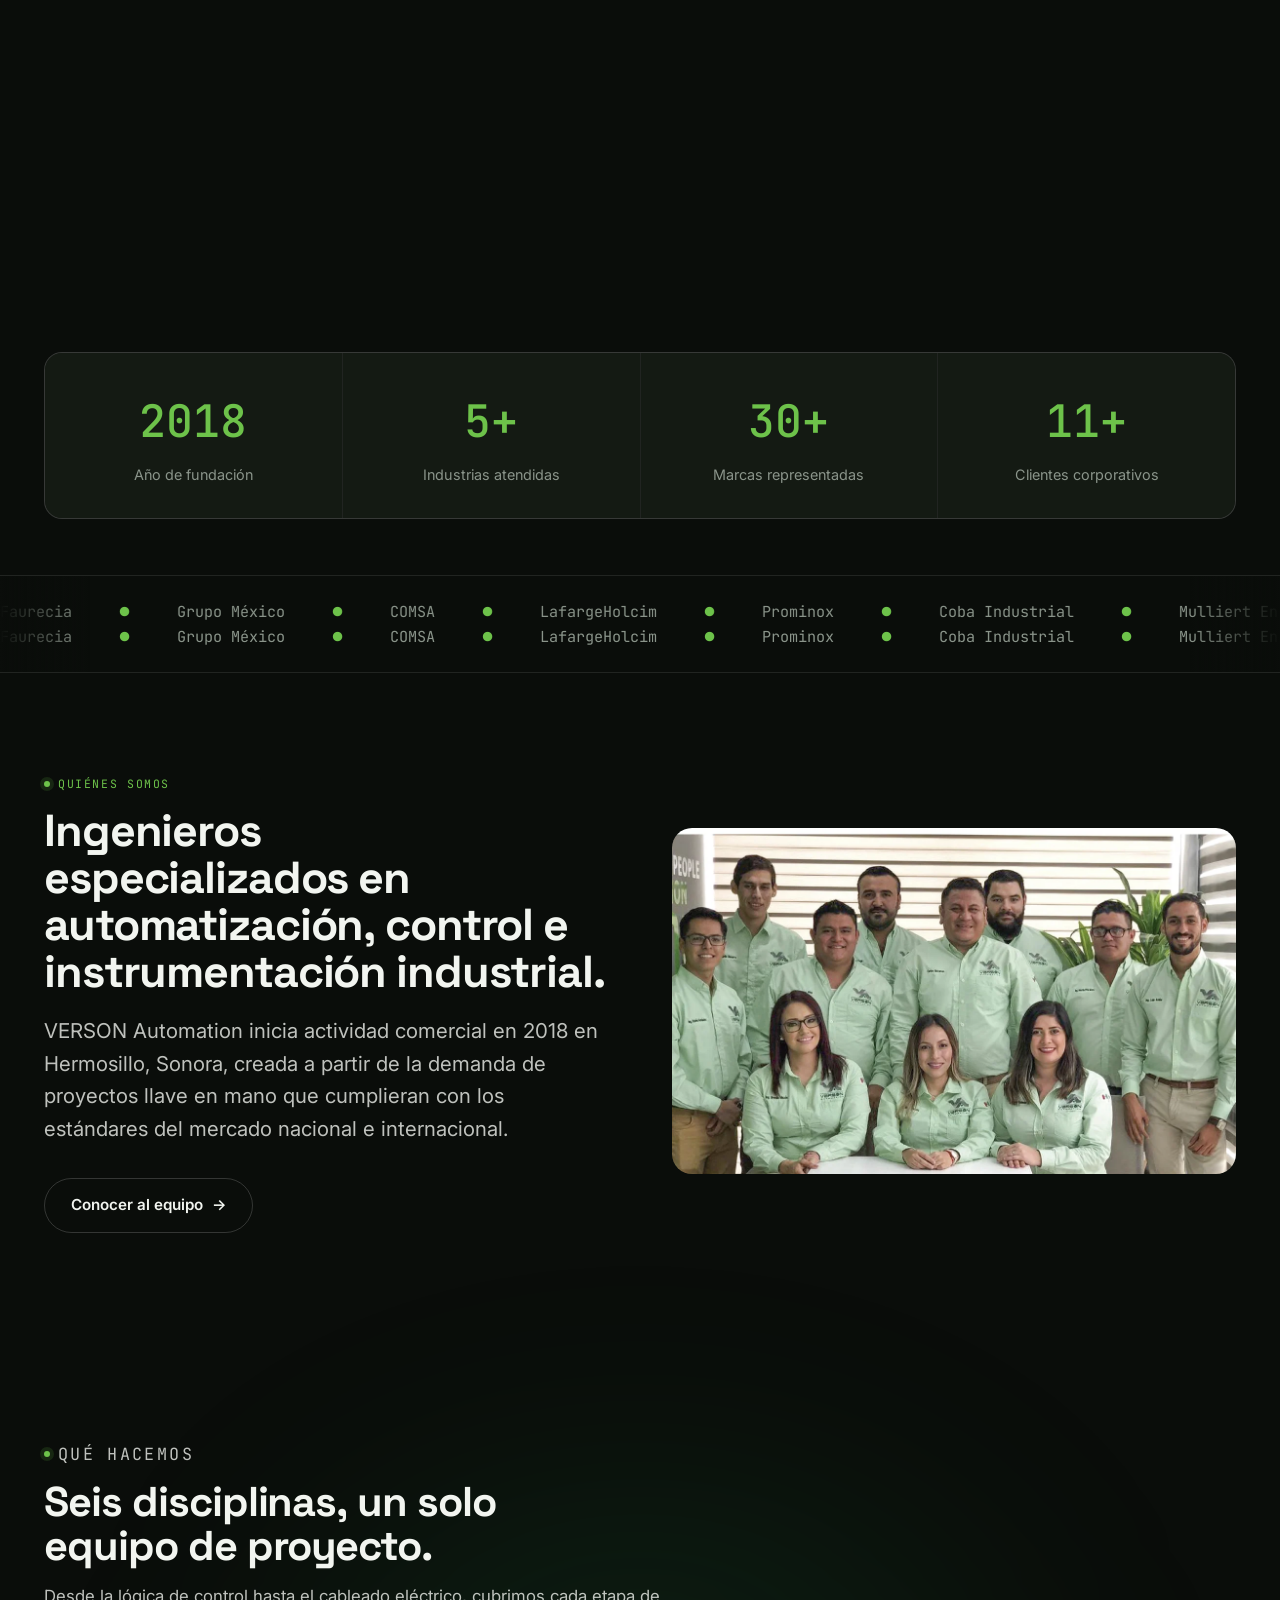
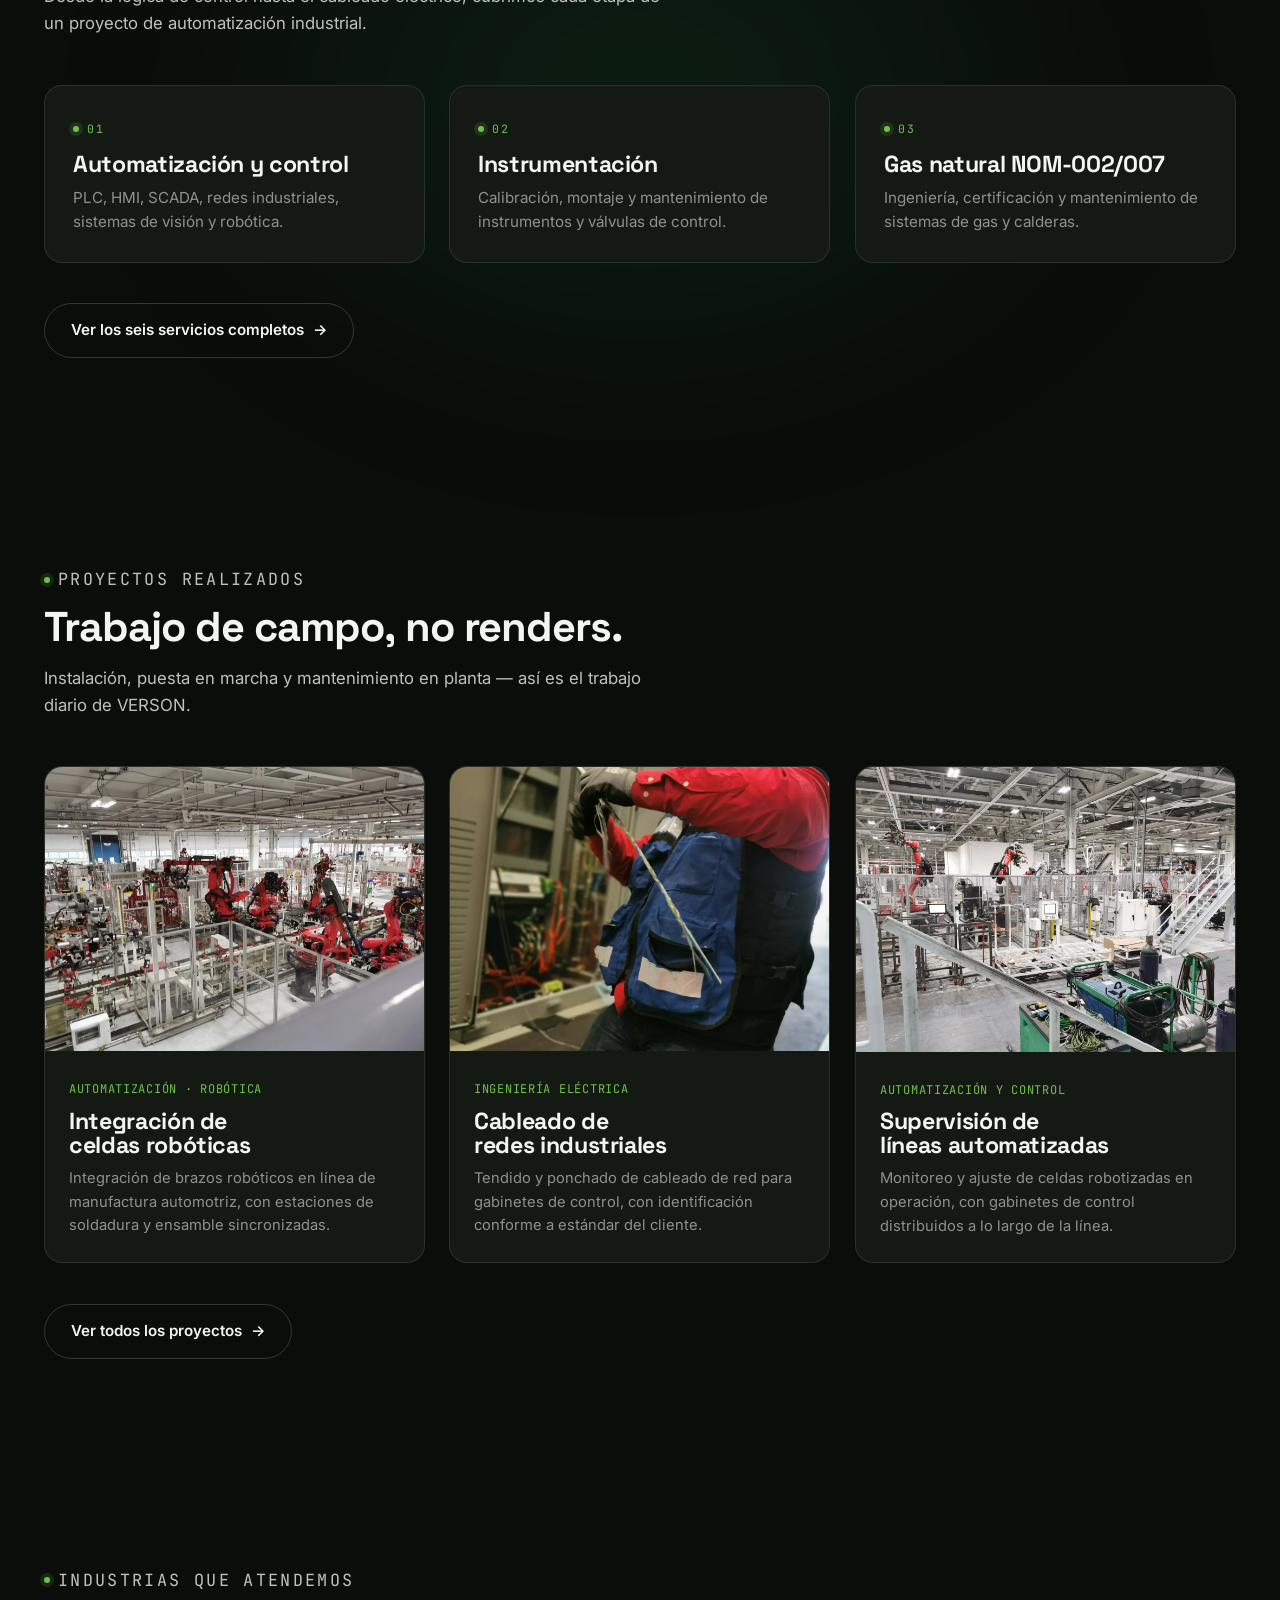
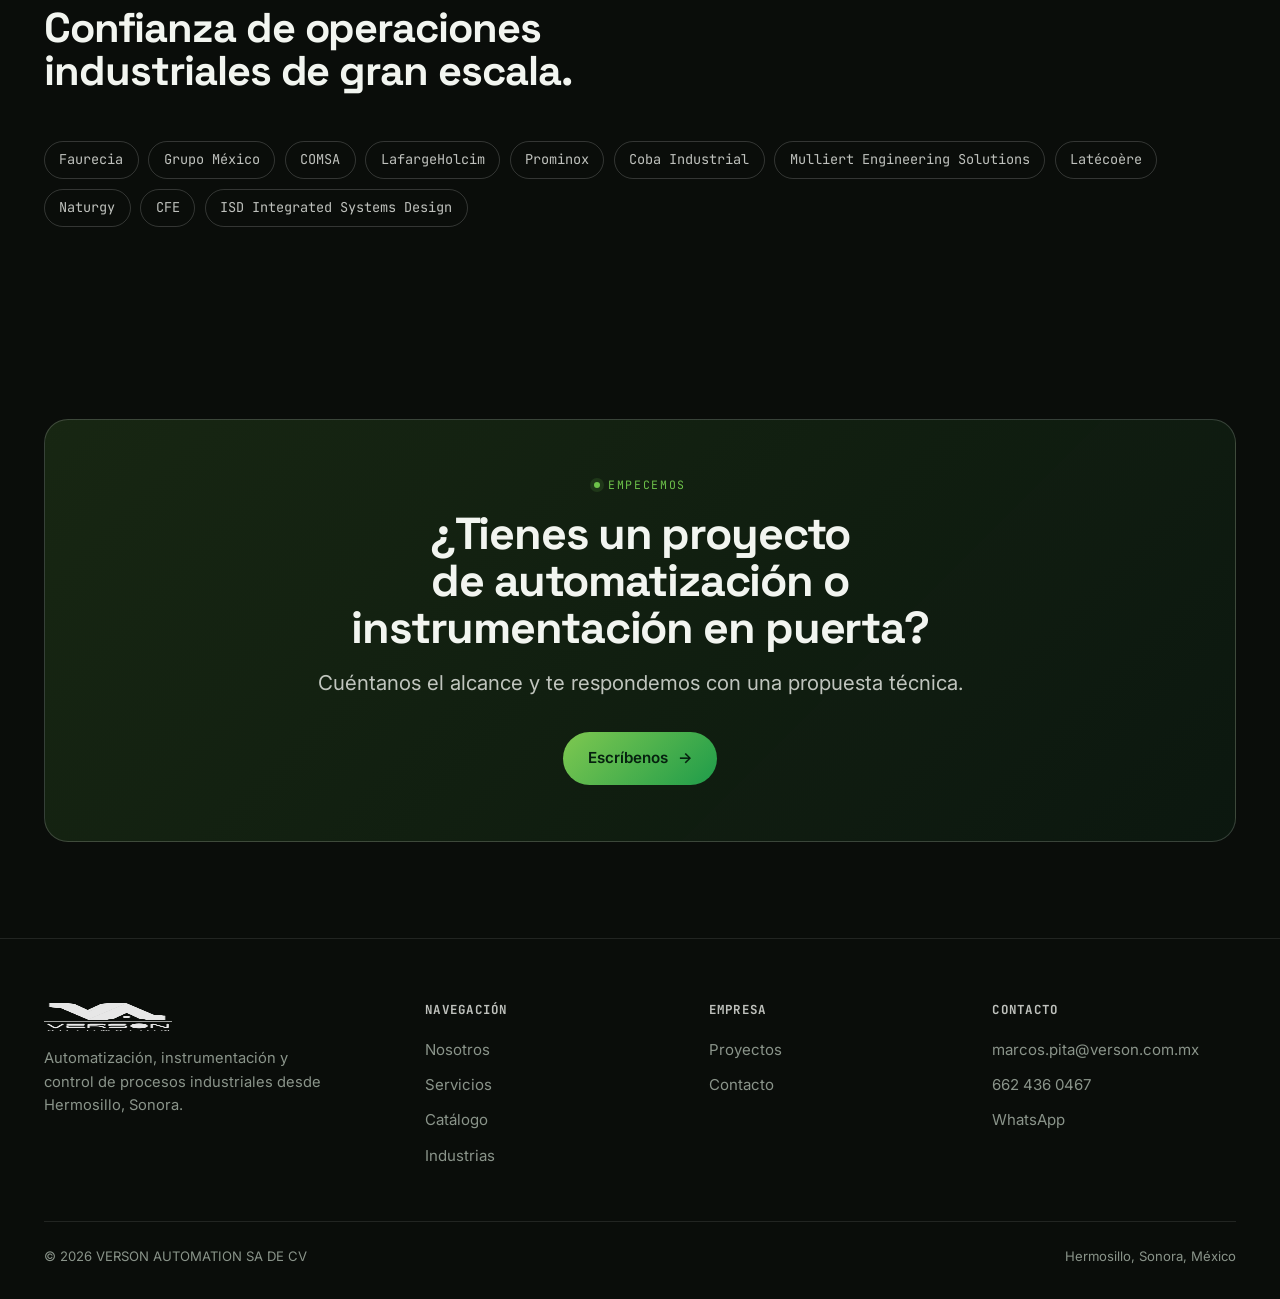
==== commit 75ff3120: "feat: SEO — contenido estático (sin depender de JS), schema unificado, og:image, 404, CLS - Contenid" ====
--- a/index.html
+++ b/index.html
@@ -28,12 +28,19 @@
 <script type="application/ld+json">
 {
   "@context": "https://schema.org",
-  "@type": "Organization",
+  "@type": [
+    "Organization",
+    "ProfessionalService"
+  ],
+  "@id": "https://www.verson.com.mx/#organization",
   "name": "VERSON AUTOMATION SA DE CV",
+  "legalName": "VERSON AUTOMATION SA DE CV",
   "alternateName": "VERSON Automation",
   "url": "https://www.verson.com.mx/",
   "logo": "https://www.verson.com.mx/assets/img/logo-verson.webp",
+  "image": "https://www.verson.com.mx/assets/img/equipo-verson.webp",
   "foundingDate": "2018",
+  "description": "Integración de proyectos llave en mano de automatización, instrumentación, control eléctrico y sistemas de gas natural para la industria en Hermosillo, Sonora y México.",
   "address": {
     "@type": "PostalAddress",
     "streetAddress": "Ave. Lázaro Cárdenas #255",
@@ -42,10 +49,44 @@
     "postalCode": "83280",
     "addressCountry": "MX"
   },
+  "telephone": "+52-662-436-0467",
   "email": "marcos.pita@verson.com.mx",
-  "telephone": "+52-662-436-0467",
-  "sameAs": [],
-  "description": "Integración de proyectos de automatización, instrumentación, control eléctrico y sistemas de gas natural para la industria."
+  "areaServed": [
+    {
+      "@type": "Country",
+      "name": "Mexico"
+    },
+    {
+      "@type": "Country",
+      "name": "United States"
+    }
+  ],
+  "contactPoint": [
+    {
+      "@type": "ContactPoint",
+      "contactType": "sales",
+      "telephone": "+52-662-436-0467",
+      "email": "marcos.pita@verson.com.mx",
+      "areaServed": "MX",
+      "availableLanguage": [
+        "es",
+        "en"
+      ]
+    }
+  ]
+}
+</script>
+<script type="application/ld+json">
+{
+  "@context": "https://schema.org",
+  "@type": "WebSite",
+  "@id": "https://www.verson.com.mx/#website",
+  "url": "https://www.verson.com.mx/",
+  "name": "VERSON Automation",
+  "inLanguage": "es-MX",
+  "publisher": {
+    "@id": "https://www.verson.com.mx/#organization"
+  }
 }
 </script>
 </head>
@@ -56,7 +97,7 @@
 <header class="nav">
   <div class="container">
     <a href="/" class="nav-brand">
-      <img src="assets/img/logo-verson.webp" alt="VERSON Automation" />
+      <img src="assets/img/logo-verson.webp" alt="VERSON Automation" width="128" height="98" />
     </a>
     <nav class="nav-links" aria-label="Principal">
       <a href="/" class="is-active">Inicio</a>
@@ -122,7 +163,7 @@
 
   <section class="section section-tight">
     <div class="container">
-      <div class="stats-strip" data-stats></div>
+      <div class="stats-strip" data-stats><div class="stat-card"><div class="stat-value count-up" data-count-to="2018" data-suffix="">0</div><div class="stat-label">Año de fundación</div></div><div class="stat-card"><div class="stat-value count-up" data-count-to="5" data-suffix="+">0</div><div class="stat-label">Industrias atendidas</div></div><div class="stat-card"><div class="stat-value count-up" data-count-to="30" data-suffix="+">0</div><div class="stat-label">Marcas representadas</div></div><div class="stat-card"><div class="stat-value count-up" data-count-to="11" data-suffix="+">0</div><div class="stat-label">Clientes corporativos</div></div></div>
     </div>
   </section>
 
@@ -139,7 +180,7 @@
           <p class="lede" style="margin-top:1.25rem;">VERSON Automation inicia actividad comercial en 2018 en Hermosillo, Sonora, creada a partir de la demanda de proyectos llave en mano que cumplieran con los estándares del mercado nacional e internacional.</p>
           <a href="nosotros" class="btn btn-ghost" style="margin-top:2rem;">Conocer al equipo <span class="btn-arrow">→</span></a>
         </div>
-        <img src="assets/img/equipo-verson.webp" alt="Equipo de ingenieros de VERSON Automation" loading="lazy" decoding="async" data-reveal class="reveal" />
+        <img src="assets/img/equipo-verson.webp" alt="Equipo de ingenieros de VERSON Automation" loading="lazy" decoding="async" data-reveal class="reveal" width="1155" height="710" />
       </div>
     </div>
   </section>
@@ -180,7 +221,7 @@
         <h2 data-split="words">Trabajo de campo, no renders.</h2>
         <p>Instalación, puesta en marcha y mantenimiento en planta — así es el trabajo diario de VERSON.</p>
       </div>
-      <div class="grid-3" data-projects data-limit="3"></div>
+      <div class="grid-3" data-projects data-limit="3"><article class="card project-card" data-reveal><img src="assets/img/proyecto-robotica-linea.webp" alt="Línea de manufactura automotriz con brazos robóticos industriales integrados" loading="lazy" decoding="async" width="640" height="480" /><div class="project-card-body"><span class="project-card-cat">Automatización · Robótica</span><h3>Integración de celdas robóticas</h3><p>Integración de brazos robóticos en línea de manufactura automotriz, con estaciones de soldadura y ensamble sincronizadas.</p></div></article><article class="card project-card" data-reveal><img src="assets/img/proyecto-cableado-redes.webp" alt="Técnico de VERSON Automation cableando red industrial en gabinete de control" loading="lazy" decoding="async" width="640" height="480" /><div class="project-card-body"><span class="project-card-cat">Ingeniería eléctrica</span><h3>Cableado de redes industriales</h3><p>Tendido y ponchado de cableado de red para gabinetes de control, con identificación conforme a estándar del cliente.</p></div></article><article class="card project-card" data-reveal><img src="assets/img/proyecto-supervision-automatizacion.webp" alt="Operador supervisando línea automatizada con celdas robóticas y gabinetes de control" loading="lazy" decoding="async" width="640" height="480" /><div class="project-card-body"><span class="project-card-cat">Automatización y control</span><h3>Supervisión de líneas automatizadas</h3><p>Monitoreo y ajuste de celdas robotizadas en operación, con gabinetes de control distribuidos a lo largo de la línea.</p></div></article></div>
       <a href="proyectos" class="btn btn-ghost" style="margin-top:2.5rem;">Ver todos los proyectos <span class="btn-arrow">→</span></a>
     </div>
   </section>
@@ -191,7 +232,7 @@
         <p class="kicker">Industrias que atendemos</p>
         <h2 data-split="words">Confianza de operaciones industriales de gran escala.</h2>
       </div>
-      <div data-clients></div>
+      <div data-clients><div class="chip-row"><span class="chip">Faurecia</span><span class="chip">Grupo México</span><span class="chip">COMSA</span><span class="chip">LafargeHolcim</span><span class="chip">Prominox</span><span class="chip">Coba Industrial</span><span class="chip">Mulliert Engineering Solutions</span><span class="chip">Latécoère</span><span class="chip">Naturgy</span><span class="chip">CFE</span><span class="chip">ISD Integrated Systems Design</span></div></div>
     </div>
   </section>
 
@@ -213,7 +254,7 @@
     <div class="footer-grid">
       <div>
         <div class="footer-brand">
-          <img src="assets/img/logo-verson.webp" alt="VERSON Automation" />
+          <img src="assets/img/logo-verson.webp" alt="VERSON Automation" width="128" height="98" />
         </div>
         <p style="max-width:32ch;font-size:0.92rem;">Automatización, instrumentación y control de procesos industriales desde Hermosillo, Sonora.</p>
       </div>
@@ -251,7 +292,7 @@
 <script defer src="lib/three.min.js"></script>
 <script defer src="lib/GLTFLoader.js"></script>
 <script defer src="lib/three-scene.js?v=20260720e"></script>
-<script defer src="lib/manifest.js?v=20260721"></script>
+<script defer src="lib/manifest.js?v=20260805"></script>
 <script defer src="main.js?v=20260805c"></script>
 </body>
 </html>
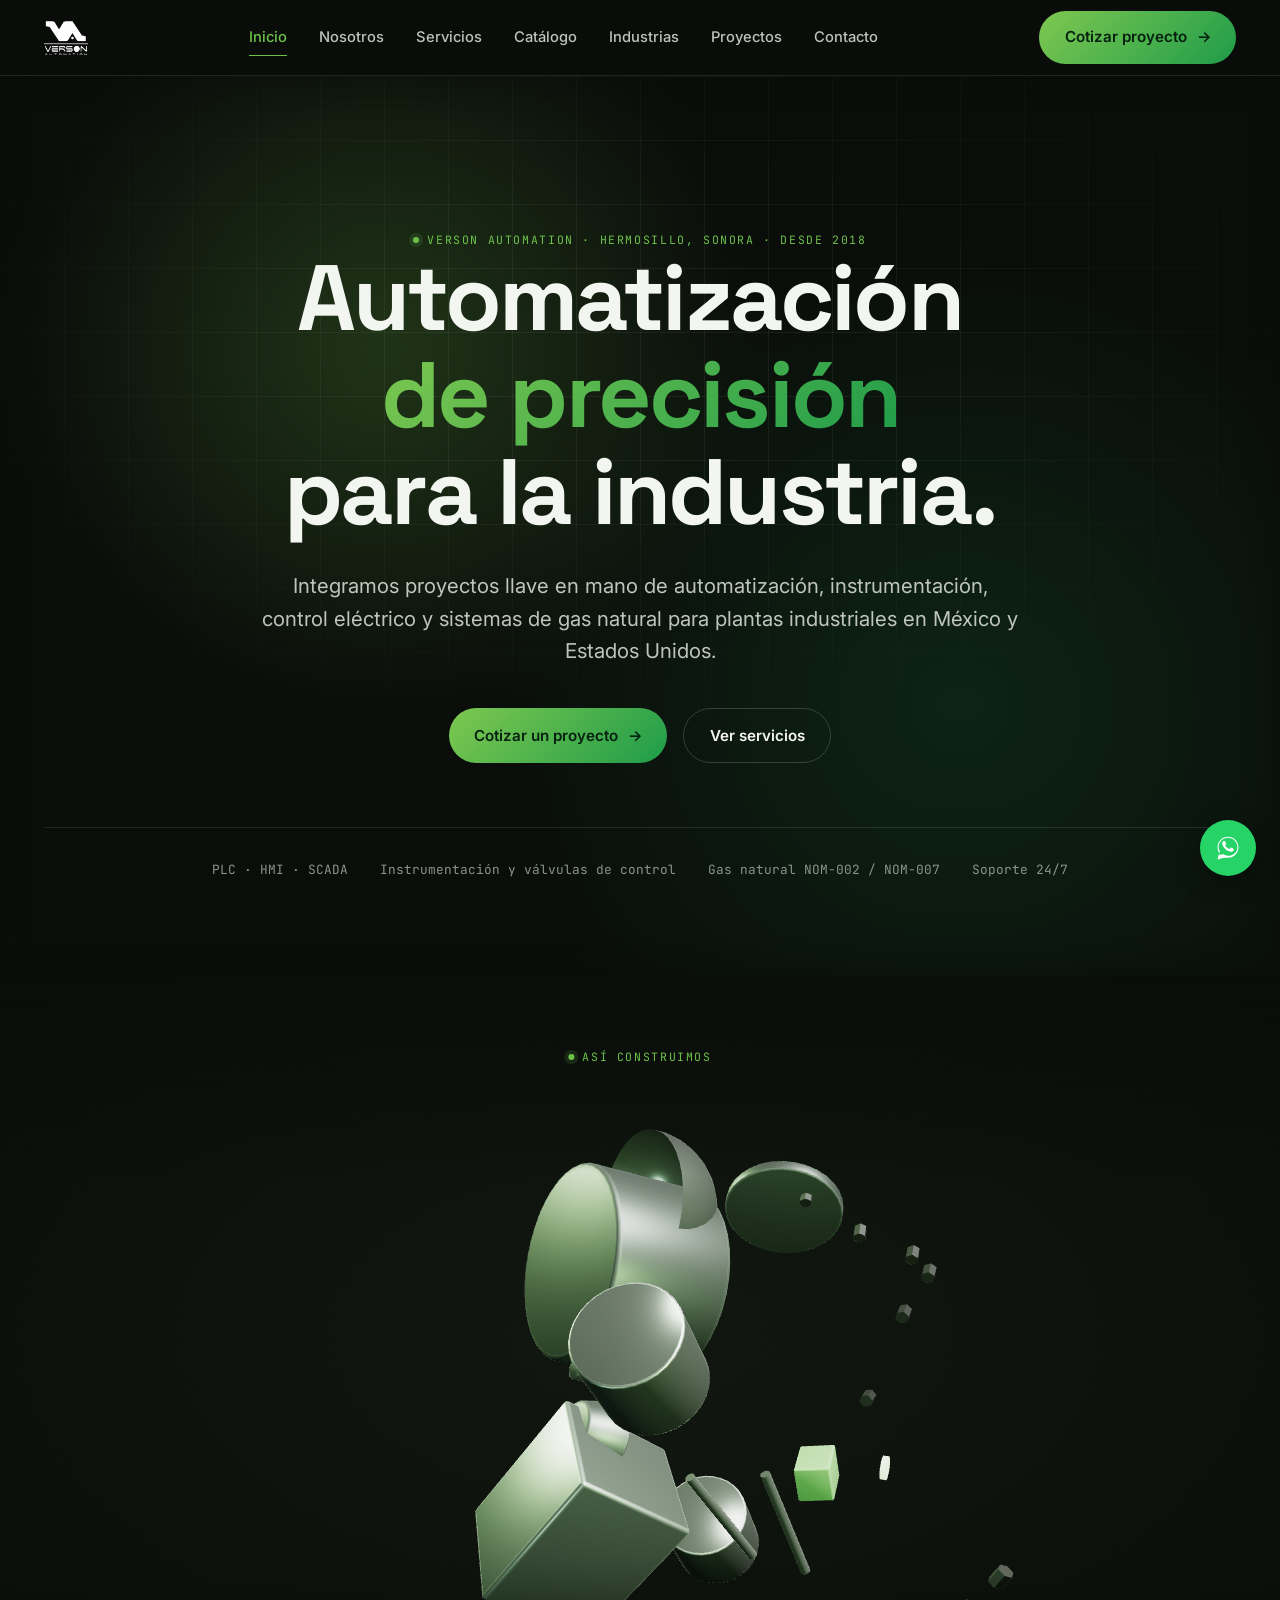
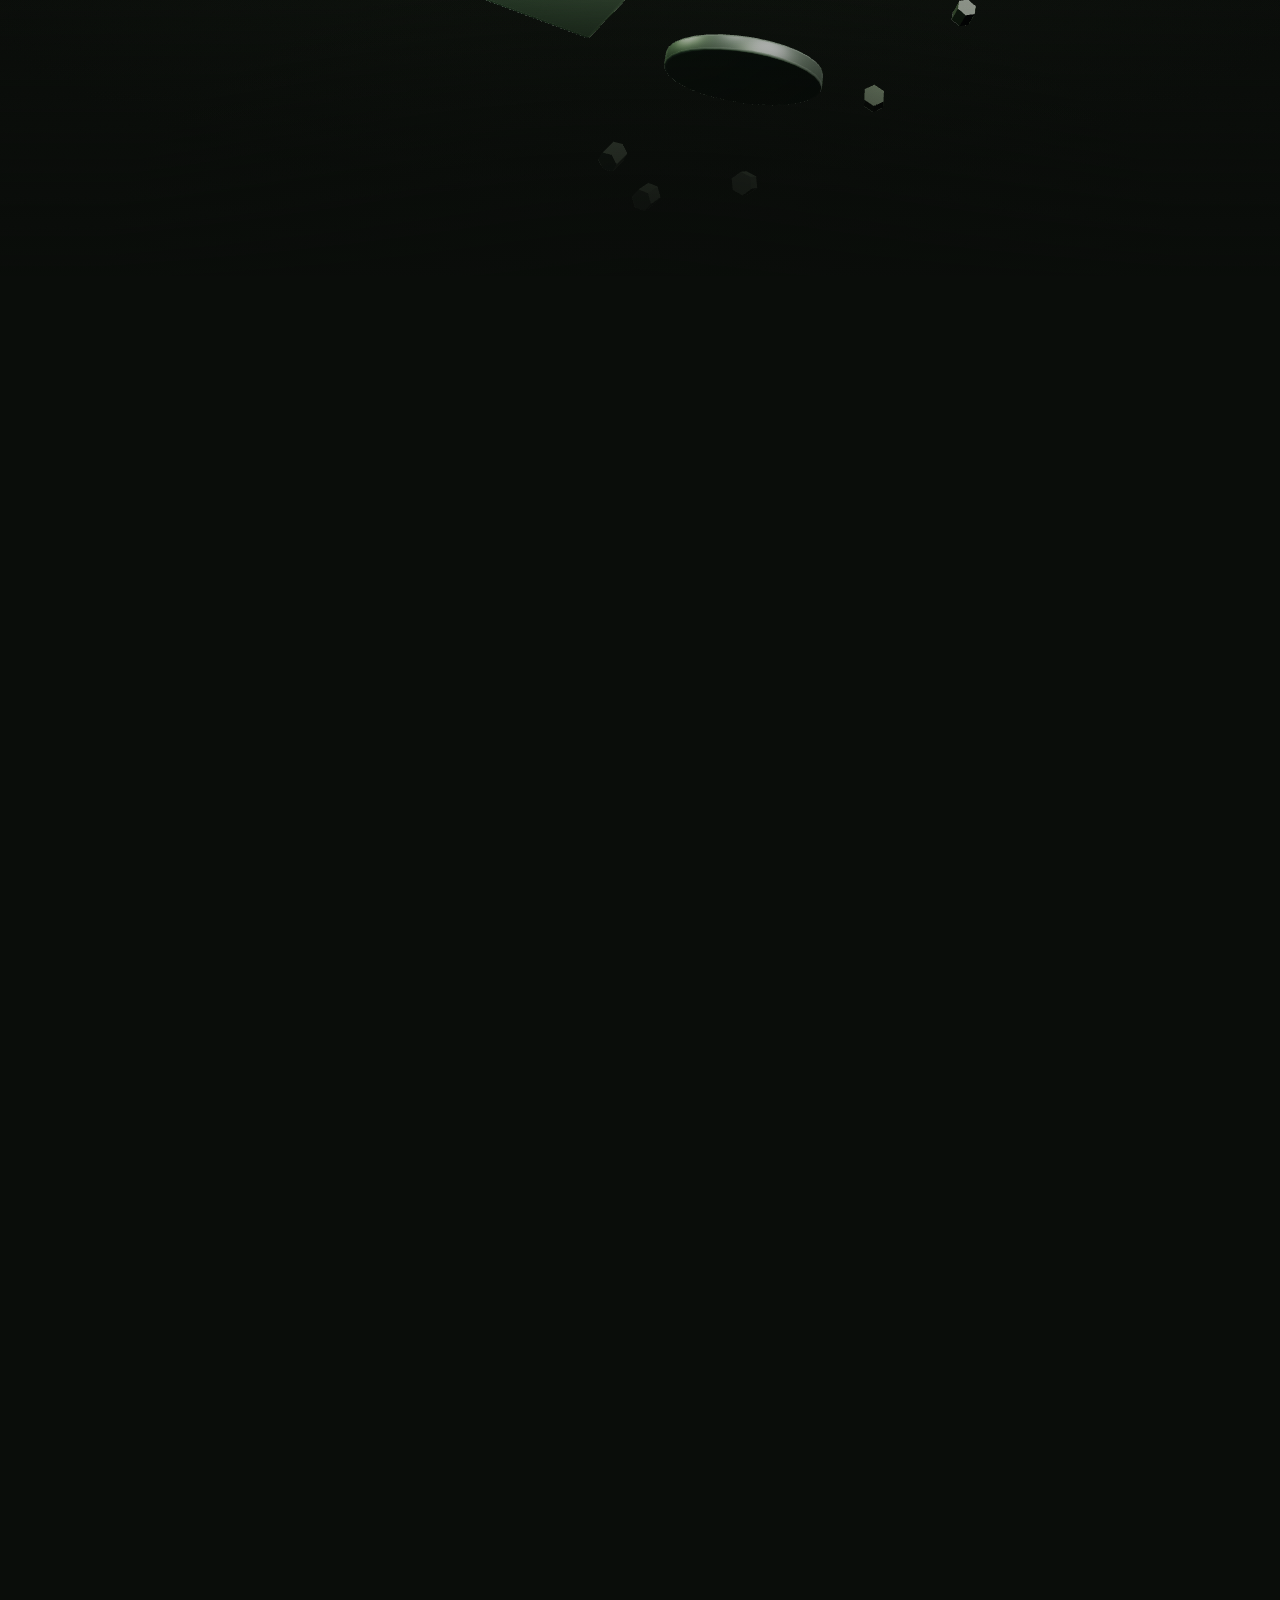
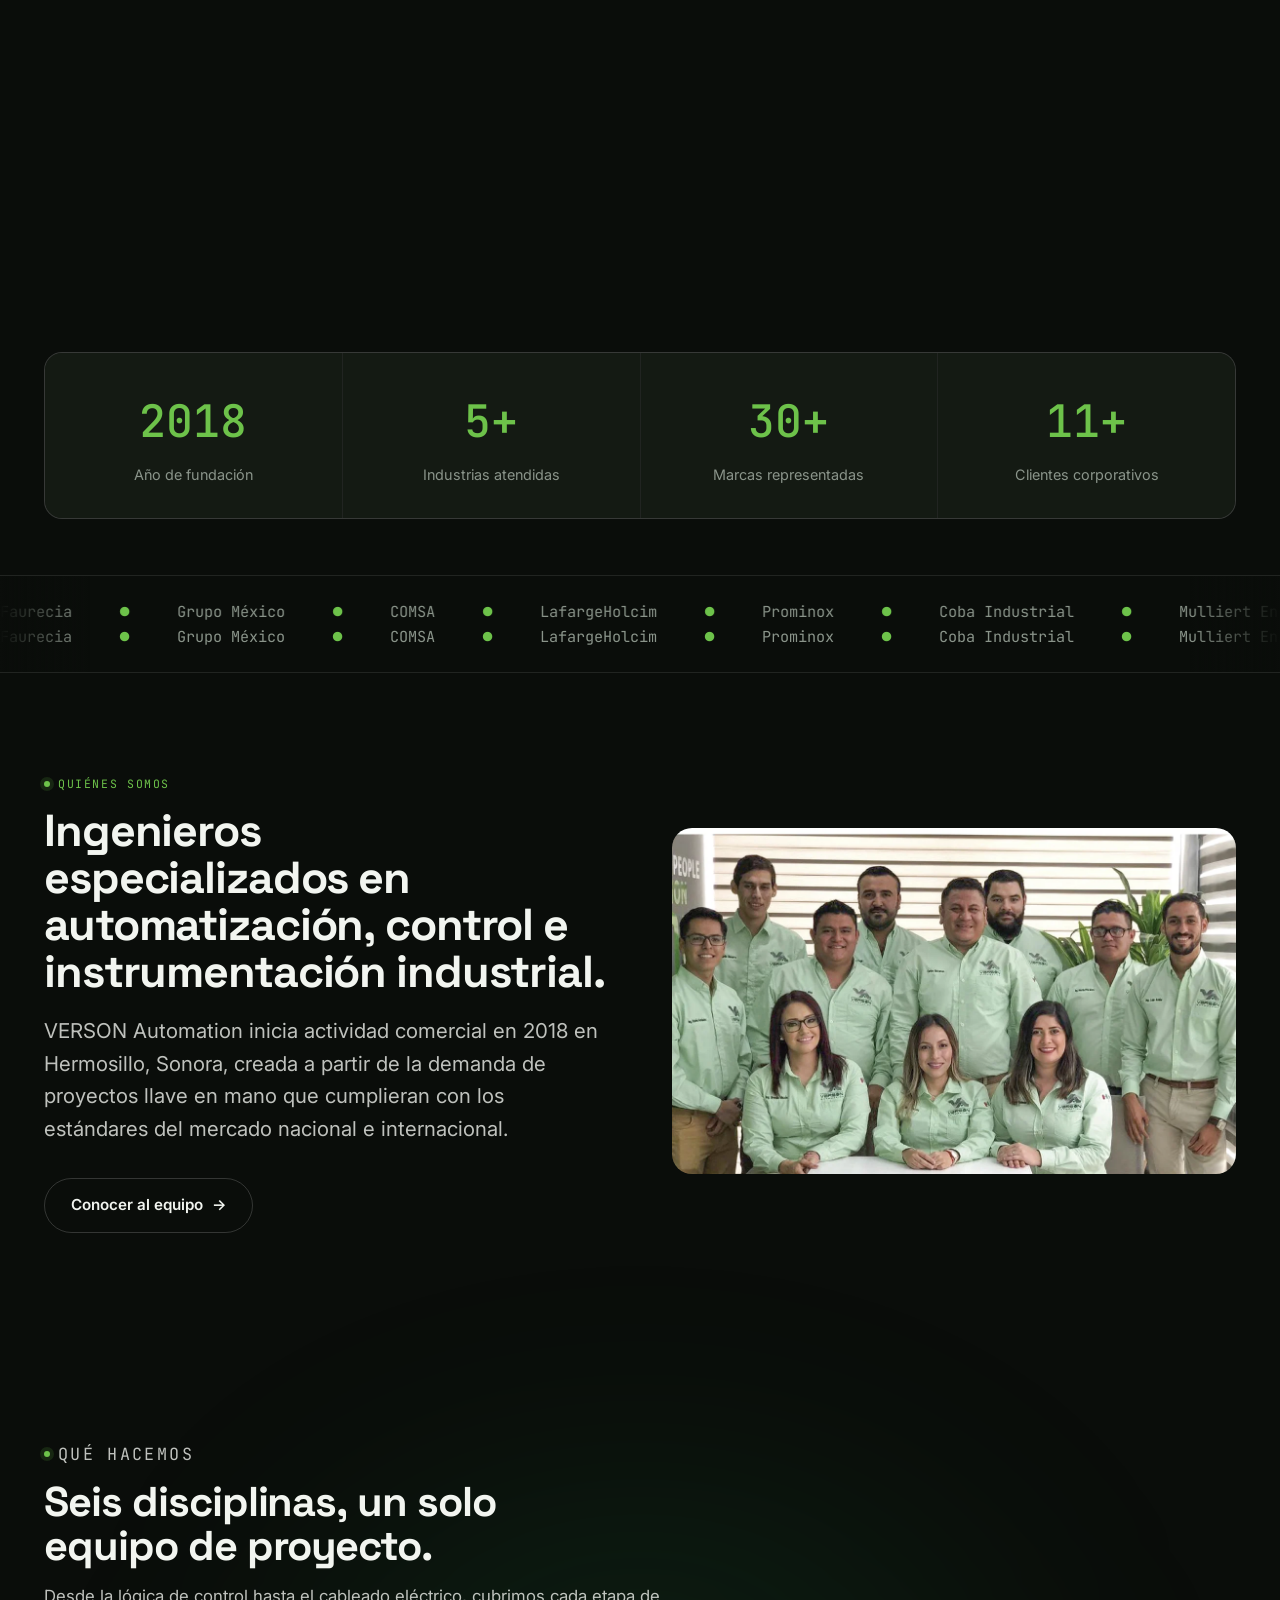
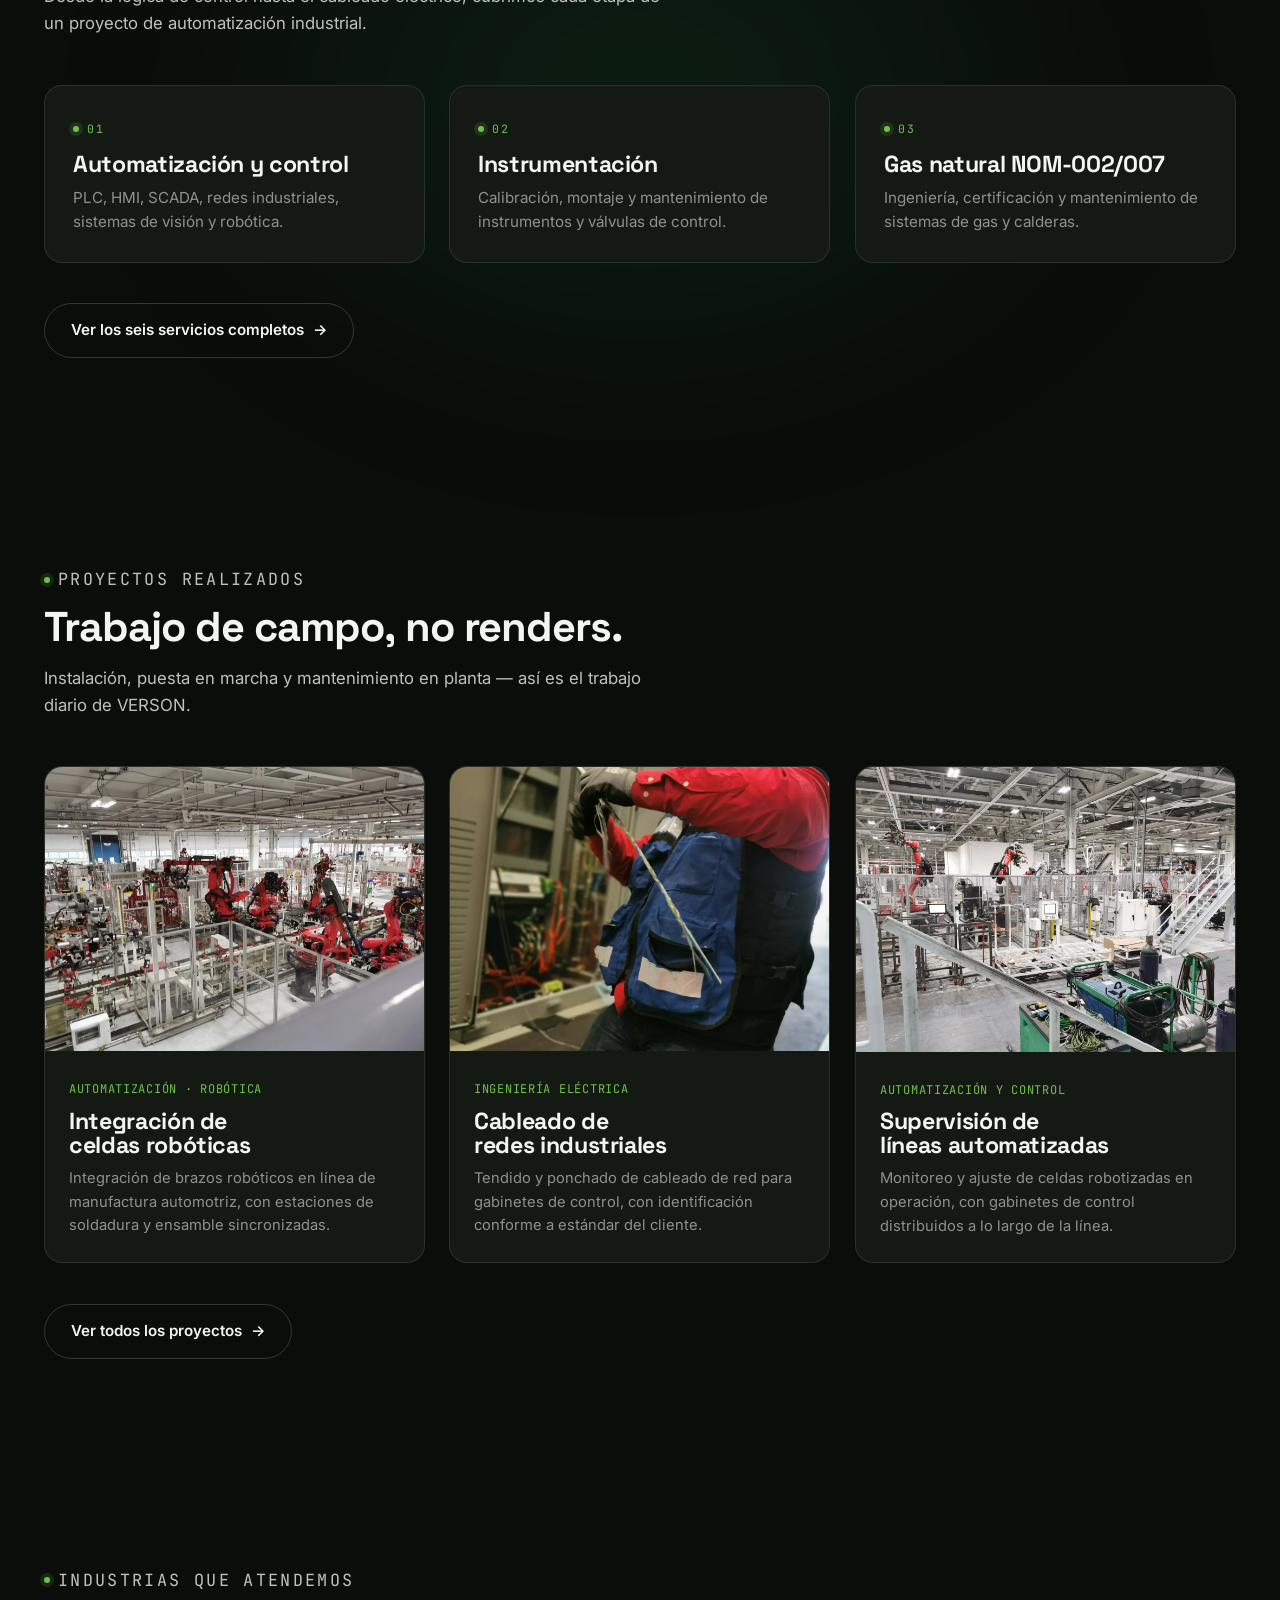
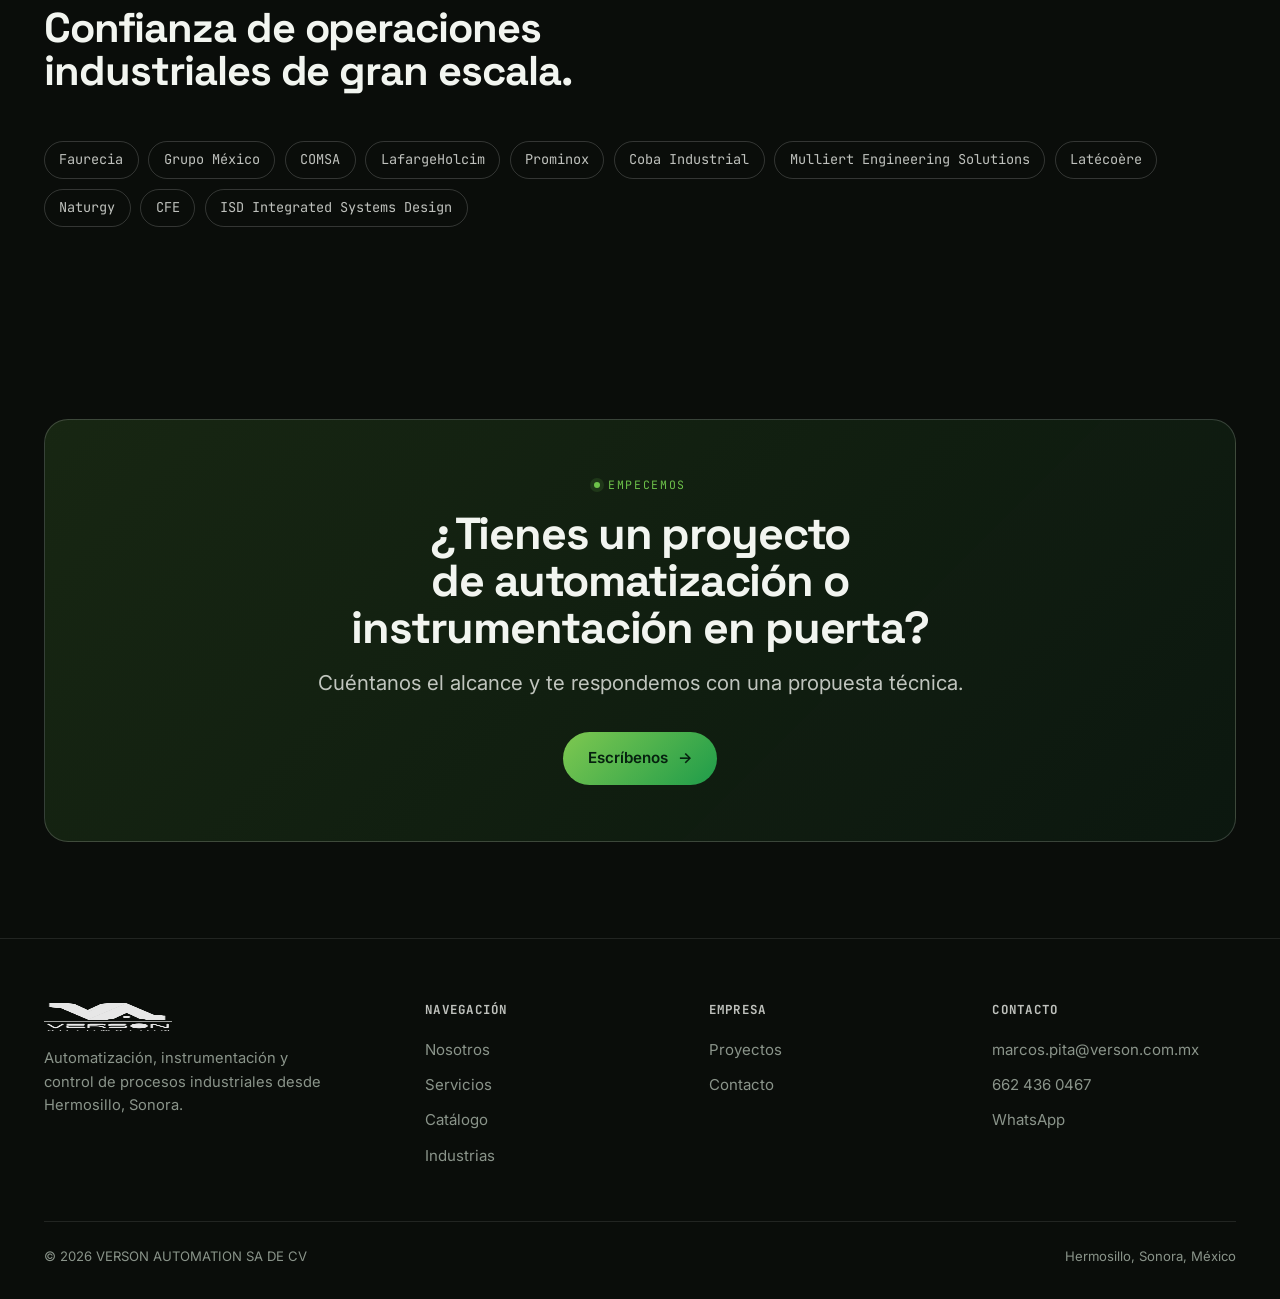
==== commit 5189df55: "feat: agregar verificación de Google Search Console Co-Authored-By: Claude Sonnet 5 <noreply@anthrop" ====
--- a/index.html
+++ b/index.html
@@ -3,6 +3,7 @@
 <head>
 <meta charset="UTF-8" />
 <meta name="viewport" content="width=device-width, initial-scale=1.0" />
+<meta name="google-site-verification" content="YArijYlLZ204_CDWJ08vePE6d2s13ihr4JSaT58LERI" />
 <title>VERSON Automation | Automatización, instrumentación y control industrial en Hermosillo, Sonora</title>
 <meta name="description" content="VERSON Automation integra proyectos llave en mano de automatización, instrumentación, control eléctrico y sistemas de gas natural para la industria en Hermosillo, Sonora y todo México." />
 <link rel="canonical" href="https://www.verson.com.mx/" />
